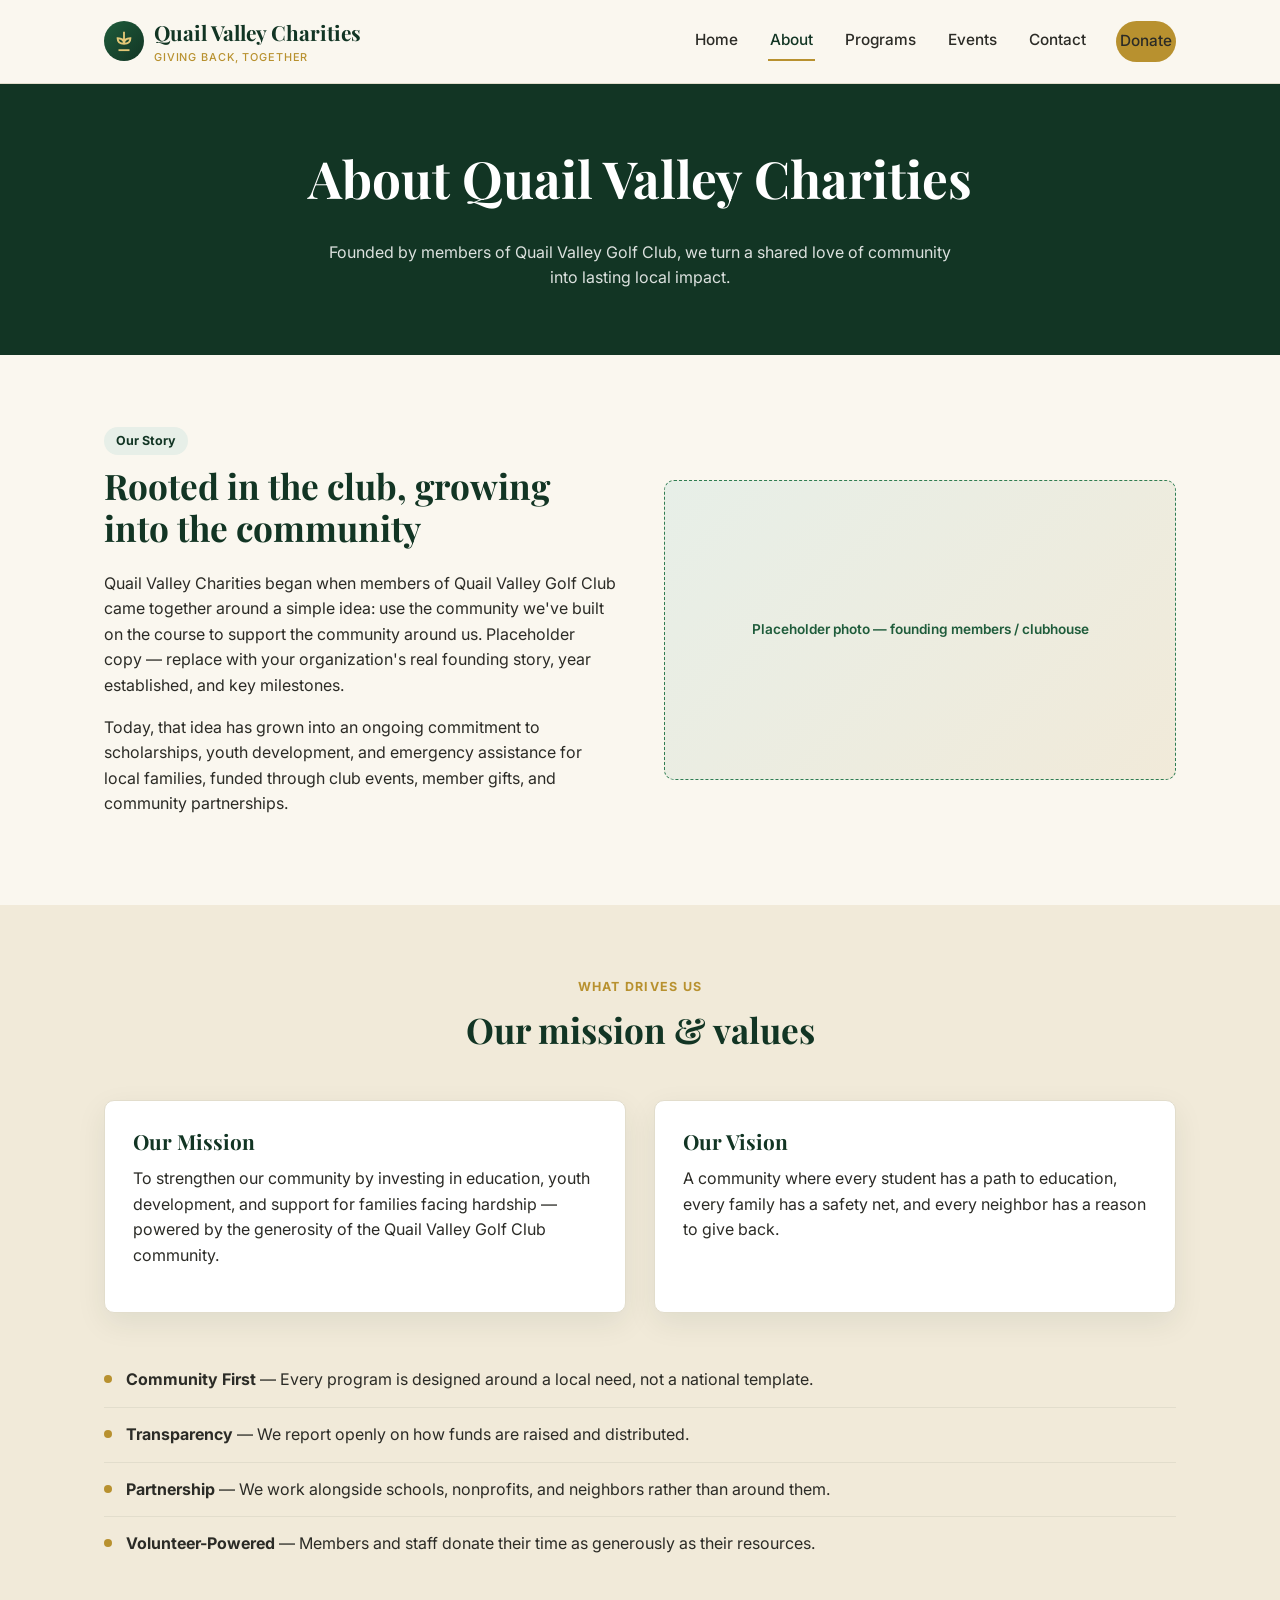
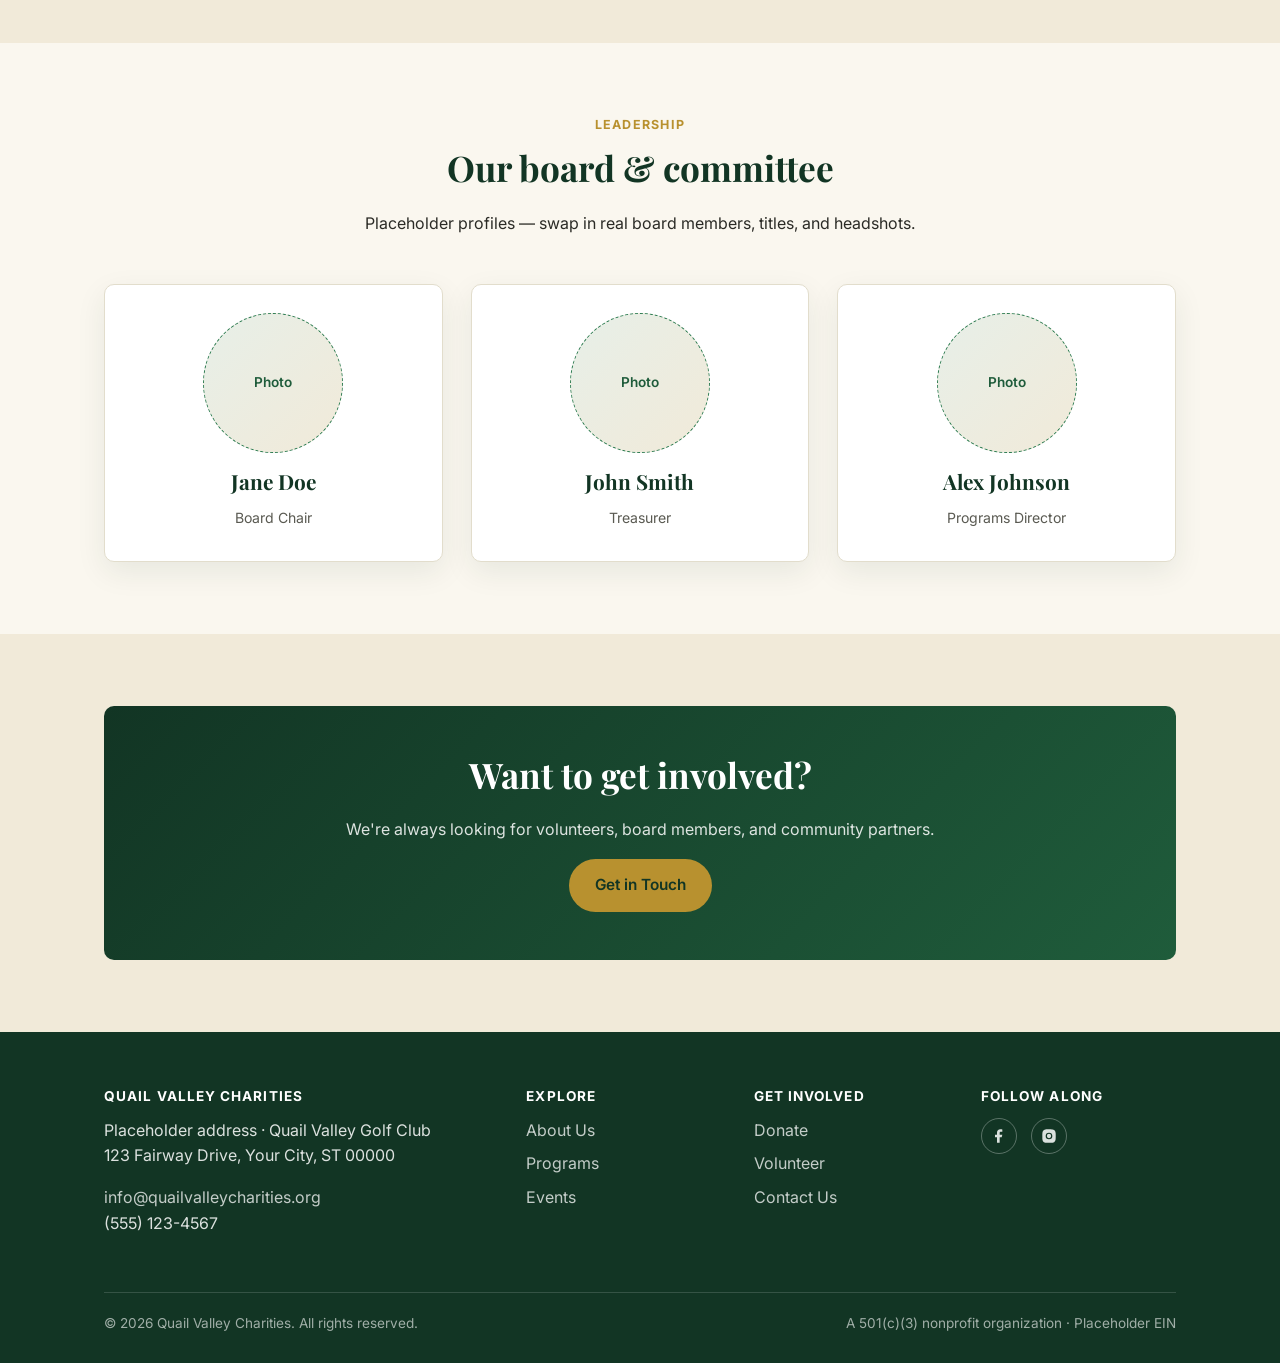
==== about.html @ 0399a19b "Add initial Quail Valley Charities static website Six-page nonprofit site (home, about, programs, ev" ====
<!doctype html>
<html lang="en">
<head>
<meta charset="UTF-8">
<meta name="viewport" content="width=device-width, initial-scale=1.0">
<title>About Us | Quail Valley Charities</title>
<meta name="description" content="Learn about Quail Valley Charities' mission, history, and the people behind our community programs.">
<link rel="preconnect" href="https://fonts.googleapis.com">
<link rel="preconnect" href="https://fonts.gstatic.com" crossorigin>
<link href="https://fonts.googleapis.com/css2?family=Playfair+Display:wght@600;700&family=Inter:wght@400;500;600;700&display=swap" rel="stylesheet">
<link rel="stylesheet" href="assets/css/style.css">
</head>
<body>
<a class="skip-link" href="#main">Skip to content</a>

<header class="site-header">
  <div class="header-inner">
    <a class="logo" href="index.html">
      <span class="logo-mark">
        <svg viewBox="0 0 24 24" fill="none" stroke="#e3c877" stroke-width="2"><path d="M12 2v13M12 15c-4 0-7-2-7-6 4 0 7 2 7 6zM12 15c4 0 7-2 7-6-4 0-7 2-7 6z"/><path d="M6 22h12"/></svg>
      </span>
      <span class="logo-text">Quail Valley Charities<span class="tagline">Giving Back, Together</span></span>
    </a>
    <button class="nav-toggle" aria-label="Toggle navigation" aria-expanded="false">
      <span></span><span></span><span></span>
    </button>
    <nav class="main-nav" aria-label="Primary">
      <a href="index.html">Home</a>
      <a href="about.html" aria-current="page">About</a>
      <a href="programs.html">Programs</a>
      <a href="events.html">Events</a>
      <a href="contact.html">Contact</a>
      <a class="btn btn-primary btn-small" href="donate.html">Donate</a>
    </nav>
  </div>
</header>

<main id="main">

  <section class="page-hero">
    <div class="container">
      <h1>About Quail Valley Charities</h1>
      <p>Founded by members of Quail Valley Golf Club, we turn a shared love of community into lasting local impact.</p>
    </div>
  </section>

  <section>
    <div class="container">
      <div class="split">
        <div>
          <p class="badge">Our Story</p>
          <h2>Rooted in the club, growing into the community</h2>
          <p>Quail Valley Charities began when members of Quail Valley Golf Club came together around a simple idea: use the community we've built on the course to support the community around us. Placeholder copy — replace with your organization's real founding story, year established, and key milestones.</p>
          <p>Today, that idea has grown into an ongoing commitment to scholarships, youth development, and emergency assistance for local families, funded through club events, member gifts, and community partnerships.</p>
        </div>
        <div class="ph-image" style="min-height:300px;">Placeholder photo — founding members / clubhouse</div>
      </div>
    </div>
  </section>

  <section class="section-alt">
    <div class="container">
      <div class="section-header">
        <p class="eyebrow">What Drives Us</p>
        <h2>Our mission &amp; values</h2>
      </div>
      <div class="grid grid-2">
        <div class="card">
          <h3>Our Mission</h3>
          <p>To strengthen our community by investing in education, youth development, and support for families facing hardship — powered by the generosity of the Quail Valley Golf Club community.</p>
        </div>
        <div class="card">
          <h3>Our Vision</h3>
          <p>A community where every student has a path to education, every family has a safety net, and every neighbor has a reason to give back.</p>
        </div>
      </div>
      <ul class="value-list mt-lg">
        <li><span class="bullet"></span><div><strong>Community First</strong> — Every program is designed around a local need, not a national template.</div></li>
        <li><span class="bullet"></span><div><strong>Transparency</strong> — We report openly on how funds are raised and distributed.</div></li>
        <li><span class="bullet"></span><div><strong>Partnership</strong> — We work alongside schools, nonprofits, and neighbors rather than around them.</div></li>
        <li><span class="bullet"></span><div><strong>Volunteer-Powered</strong> — Members and staff donate their time as generously as their resources.</div></li>
      </ul>
    </div>
  </section>

  <section>
    <div class="container">
      <div class="section-header">
        <p class="eyebrow">Leadership</p>
        <h2>Our board &amp; committee</h2>
        <p>Placeholder profiles — swap in real board members, titles, and headshots.</p>
      </div>
      <div class="grid grid-3">
        <div class="card text-center">
          <div class="ph-image" style="min-height:140px; border-radius:50%; width:140px; margin:0 auto 16px;">Photo</div>
          <h3>Jane Doe</h3>
          <p class="event-meta">Board Chair</p>
        </div>
        <div class="card text-center">
          <div class="ph-image" style="min-height:140px; border-radius:50%; width:140px; margin:0 auto 16px;">Photo</div>
          <h3>John Smith</h3>
          <p class="event-meta">Treasurer</p>
        </div>
        <div class="card text-center">
          <div class="ph-image" style="min-height:140px; border-radius:50%; width:140px; margin:0 auto 16px;">Photo</div>
          <h3>Alex Johnson</h3>
          <p class="event-meta">Programs Director</p>
        </div>
      </div>
    </div>
  </section>

  <section class="section-alt">
    <div class="container">
      <div class="cta-banner">
        <h2>Want to get involved?</h2>
        <p>We're always looking for volunteers, board members, and community partners.</p>
        <a class="btn btn-primary" href="contact.html">Get in Touch</a>
      </div>
    </div>
  </section>

</main>

<footer class="site-footer">
  <div class="container">
    <div class="footer-grid">
      <div>
        <h4>Quail Valley Charities</h4>
        <p>Placeholder address &middot; Quail Valley Golf Club<br>123 Fairway Drive, Your City, ST 00000</p>
        <p><a href="mailto:info@quailvalleycharities.org">info@quailvalleycharities.org</a><br>(555) 123-4567</p>
      </div>
      <div>
        <h4>Explore</h4>
        <ul>
          <li><a href="about.html">About Us</a></li>
          <li><a href="programs.html">Programs</a></li>
          <li><a href="events.html">Events</a></li>
        </ul>
      </div>
      <div>
        <h4>Get Involved</h4>
        <ul>
          <li><a href="donate.html">Donate</a></li>
          <li><a href="contact.html">Volunteer</a></li>
          <li><a href="contact.html">Contact Us</a></li>
        </ul>
      </div>
      <div>
        <h4>Follow Along</h4>
        <div class="social-links">
          <a href="#" aria-label="Facebook"><svg viewBox="0 0 24 24"><path d="M13 22v-8h3l1-4h-4V7.5C13 6.3 13.4 5.5 15.1 5.5H17V2.1C16.6 2 15.4 2 14 2c-3 0-5 1.8-5 5.2V10H6v4h3v8h4z"/></svg></a>
          <a href="#" aria-label="Instagram"><svg viewBox="0 0 24 24"><path d="M12 2c2.7 0 3 0 4.1.1 1.1.1 1.9.2 2.5.5.7.3 1.2.6 1.8 1.1.5.5.9 1 1.1 1.8.2.6.4 1.4.5 2.5.1 1.1.1 1.4.1 4.1s0 3-.1 4.1c-.1 1.1-.2 1.9-.5 2.5-.3.7-.6 1.2-1.1 1.8-.5.5-1 .9-1.8 1.1-.6.2-1.4.4-2.5.5-1.1.1-1.4.1-4.1.1s-3 0-4.1-.1c-1.1-.1-1.9-.2-2.5-.5-.7-.3-1.2-.6-1.8-1.1-.5-.5-.9-1-1.1-1.8-.2-.6-.4-1.4-.5-2.5C2 15 2 14.7 2 12s0-3 .1-4.1c.1-1.1.2-1.9.5-2.5.3-.7.6-1.2 1.1-1.8.5-.5 1-.9 1.8-1.1.6-.2 1.4-.4 2.5-.5C9 2 9.3 2 12 2zm0 5a5 5 0 1 0 0 10 5 5 0 0 0 0-10zm0 8.2a3.2 3.2 0 1 1 0-6.4 3.2 3.2 0 0 1 0 6.4zm5.2-8.4a1.2 1.2 0 1 1-2.4 0 1.2 1.2 0 0 1 2.4 0z"/></svg></a>
        </div>
      </div>
    </div>
    <div class="footer-bottom">
      <span>&copy; <span id="year"></span> Quail Valley Charities. All rights reserved.</span>
      <span>A 501(c)(3) nonprofit organization &middot; Placeholder EIN</span>
    </div>
  </div>
</footer>

<script src="assets/js/main.js"></script>
</body>
</html>
---- assets/css/style.css ----
/* Quail Valley Charities — shared stylesheet */

:root {
  --green-dark: #123524;
  --green: #1f5c3b;
  --green-light: #2f7d52;
  --green-pale: #e7efe8;
  --gold: #b8912f;
  --gold-light: #e3c877;
  --cream: #faf7ef;
  --cream-dark: #f1ead9;
  --text: #2b2b26;
  --text-muted: #5a5a52;
  --white: #ffffff;
  --border: #e2ddcc;
  --shadow: 0 10px 30px rgba(18, 53, 36, 0.08);
  --radius: 10px;
  --max-width: 1120px;
}

* {
  box-sizing: border-box;
}

html {
  scroll-behavior: smooth;
}

body {
  margin: 0;
  font-family: "Inter", -apple-system, BlinkMacSystemFont, "Segoe UI", Roboto, sans-serif;
  color: var(--text);
  background: var(--cream);
  line-height: 1.6;
}

h1, h2, h3, h4 {
  font-family: "Playfair Display", Georgia, "Times New Roman", serif;
  color: var(--green-dark);
  line-height: 1.2;
  margin: 0 0 0.6em;
}

h1 { font-size: clamp(2.1rem, 4vw, 3.2rem); }
h2 { font-size: clamp(1.6rem, 3vw, 2.2rem); }
h3 { font-size: 1.3rem; }

p { margin: 0 0 1em; }

a {
  color: var(--green);
  text-decoration: none;
}
a:hover { text-decoration: underline; }

img { max-width: 100%; display: block; }

.container {
  max-width: var(--max-width);
  margin: 0 auto;
  padding: 0 24px;
}

/* Skip link */
.skip-link {
  position: absolute;
  left: -999px;
  top: 0;
  background: var(--green-dark);
  color: var(--white);
  padding: 10px 16px;
  z-index: 1000;
  border-radius: 0 0 6px 0;
}
.skip-link:focus {
  left: 0;
}

/* Header */
.site-header {
  position: sticky;
  top: 0;
  z-index: 100;
  background: var(--cream);
  border-bottom: 1px solid var(--border);
}

.header-inner {
  display: flex;
  align-items: center;
  justify-content: space-between;
  padding: 16px 24px;
  max-width: var(--max-width);
  margin: 0 auto;
}

.logo {
  display: flex;
  align-items: center;
  gap: 10px;
  font-family: "Playfair Display", Georgia, serif;
  font-size: 1.3rem;
  font-weight: 700;
  color: var(--green-dark);
}
.logo:hover { text-decoration: none; }

.logo-mark {
  width: 40px;
  height: 40px;
  border-radius: 50%;
  background: linear-gradient(135deg, var(--green) 0%, var(--green-dark) 100%);
  display: flex;
  align-items: center;
  justify-content: center;
  flex-shrink: 0;
}
.logo-mark svg { width: 22px; height: 22px; }

.logo-text .tagline {
  display: block;
  font-family: "Inter", sans-serif;
  font-size: 0.68rem;
  font-weight: 500;
  letter-spacing: 0.08em;
  text-transform: uppercase;
  color: var(--gold);
}

.main-nav {
  display: flex;
  align-items: center;
  gap: 28px;
}

.main-nav a {
  color: var(--text);
  font-weight: 500;
  font-size: 0.96rem;
  padding: 6px 2px;
  border-bottom: 2px solid transparent;
}
.main-nav a:hover,
.main-nav a[aria-current="page"] {
  color: var(--green-dark);
  border-bottom-color: var(--gold);
  text-decoration: none;
}

.btn {
  display: inline-block;
  padding: 12px 24px;
  border-radius: 999px;
  font-weight: 600;
  font-size: 0.96rem;
  border: 2px solid transparent;
  cursor: pointer;
  transition: transform 0.15s ease, box-shadow 0.15s ease;
}
.btn:hover { text-decoration: none; transform: translateY(-1px); }

.btn-primary {
  background: var(--gold);
  color: var(--green-dark);
}
.btn-primary:hover { background: var(--gold-light); box-shadow: var(--shadow); }

.btn-outline {
  background: transparent;
  border-color: var(--green-dark);
  color: var(--green-dark);
}
.btn-outline:hover { background: var(--green-dark); color: var(--white); }

.btn-outline-light {
  background: transparent;
  border-color: var(--white);
  color: var(--white);
}
.btn-outline-light:hover { background: var(--white); color: var(--green-dark); }

.btn-small { padding: 9px 18px; font-size: 0.86rem; }

.nav-toggle {
  display: none;
  background: none;
  border: none;
  cursor: pointer;
  padding: 8px;
}
.nav-toggle span {
  display: block;
  width: 26px;
  height: 2px;
  background: var(--green-dark);
  margin: 5px 0;
  transition: transform 0.2s ease, opacity 0.2s ease;
}

/* Hero */
.hero {
  background: linear-gradient(160deg, var(--green-dark) 0%, var(--green) 100%);
  color: var(--white);
  padding: 90px 0 80px;
  position: relative;
  overflow: hidden;
}
.hero::after {
  content: "";
  position: absolute;
  inset: 0;
  background-image: radial-gradient(circle at 85% 20%, rgba(227, 200, 119, 0.18), transparent 45%);
}
.hero .container { position: relative; }
.hero-eyebrow {
  text-transform: uppercase;
  letter-spacing: 0.12em;
  font-size: 0.8rem;
  font-weight: 600;
  color: var(--gold-light);
  margin-bottom: 14px;
}
.hero h1 { color: var(--white); max-width: 720px; }
.hero p.lead {
  max-width: 620px;
  font-size: 1.15rem;
  color: rgba(255,255,255,0.88);
}
.hero-actions {
  display: flex;
  gap: 16px;
  margin-top: 30px;
  flex-wrap: wrap;
}

.page-hero {
  background: var(--green-dark);
  color: var(--white);
  padding: 64px 0;
  text-align: center;
}
.page-hero h1 { color: var(--white); }
.page-hero p { color: rgba(255,255,255,0.85); max-width: 640px; margin: 0 auto; }

/* Sections */
section { padding: 72px 0; }
.section-alt { background: var(--cream-dark); }
.section-header {
  text-align: center;
  max-width: 680px;
  margin: 0 auto 48px;
}
.section-header .eyebrow {
  text-transform: uppercase;
  letter-spacing: 0.1em;
  font-size: 0.78rem;
  font-weight: 700;
  color: var(--gold);
}

/* Stat strip */
.stats {
  display: grid;
  grid-template-columns: repeat(4, 1fr);
  gap: 24px;
  margin-top: 48px;
}
.stat {
  text-align: center;
}
.stat .num {
  font-family: "Playfair Display", serif;
  font-size: 2.4rem;
  color: var(--gold);
  font-weight: 700;
}
.stat .label {
  font-size: 0.9rem;
  color: var(--text-muted);
}

/* Card grid */
.grid {
  display: grid;
  gap: 28px;
}
.grid-3 { grid-template-columns: repeat(3, 1fr); }
.grid-2 { grid-template-columns: repeat(2, 1fr); }

.card {
  background: var(--white);
  border: 1px solid var(--border);
  border-radius: var(--radius);
  padding: 28px;
  box-shadow: var(--shadow);
}
.card .icon {
  width: 52px;
  height: 52px;
  border-radius: 50%;
  background: var(--green-pale);
  display: flex;
  align-items: center;
  justify-content: center;
  margin-bottom: 18px;
}
.card .icon svg { width: 26px; height: 26px; stroke: var(--green); }

/* Placeholder image blocks */
.ph-image {
  background: linear-gradient(135deg, var(--green-pale), var(--cream-dark));
  border: 1px dashed var(--green-light);
  border-radius: var(--radius);
  display: flex;
  align-items: center;
  justify-content: center;
  color: var(--green);
  font-size: 0.85rem;
  font-weight: 600;
  text-align: center;
  padding: 20px;
  min-height: 220px;
}

.split {
  display: grid;
  grid-template-columns: 1fr 1fr;
  gap: 48px;
  align-items: center;
}

/* Timeline / list */
.value-list { list-style: none; padding: 0; margin: 0; }
.value-list li {
  display: flex;
  gap: 14px;
  padding: 14px 0;
  border-bottom: 1px solid var(--border);
}
.value-list li:last-child { border-bottom: none; }
.value-list .bullet {
  width: 8px; height: 8px; border-radius: 50%;
  background: var(--gold);
  margin-top: 8px;
  flex-shrink: 0;
}

/* Events */
.event-card {
  display: grid;
  grid-template-columns: 100px 1fr auto;
  gap: 24px;
  align-items: center;
  background: var(--white);
  border: 1px solid var(--border);
  border-radius: var(--radius);
  padding: 22px 24px;
  margin-bottom: 18px;
  box-shadow: var(--shadow);
}
.event-date {
  text-align: center;
  background: var(--green-pale);
  border-radius: 8px;
  padding: 12px 6px;
}
.event-date .month {
  text-transform: uppercase;
  font-size: 0.72rem;
  font-weight: 700;
  color: var(--green);
  letter-spacing: 0.05em;
}
.event-date .day {
  font-family: "Playfair Display", serif;
  font-size: 1.8rem;
  color: var(--green-dark);
  font-weight: 700;
}
.event-meta {
  font-size: 0.88rem;
  color: var(--text-muted);
  margin-bottom: 4px;
}

/* Donate tiers */
.tier-card {
  text-align: center;
  border-top: 4px solid var(--gold);
}
.tier-card .amount {
  font-family: "Playfair Display", serif;
  font-size: 2rem;
  color: var(--green-dark);
  margin: 10px 0;
}

.donate-methods {
  list-style: none;
  padding: 0;
  margin: 0;
  display: grid;
  gap: 18px;
}
.donate-methods li {
  background: var(--white);
  border: 1px solid var(--border);
  border-radius: var(--radius);
  padding: 20px 24px;
}

/* Forms */
form.contact-form {
  display: grid;
  gap: 18px;
  max-width: 620px;
}
.form-row { display: grid; gap: 6px; }
label { font-weight: 600; font-size: 0.92rem; }
input, textarea, select {
  font: inherit;
  padding: 12px 14px;
  border: 1px solid var(--border);
  border-radius: 8px;
  background: var(--white);
  color: var(--text);
}
input:focus, textarea:focus, select:focus {
  outline: 2px solid var(--green-light);
  outline-offset: 1px;
}
textarea { resize: vertical; min-height: 130px; }

.form-note {
  font-size: 0.85rem;
  color: var(--text-muted);
}

/* CTA banner */
.cta-banner {
  background: linear-gradient(135deg, var(--green-dark), var(--green));
  color: var(--white);
  border-radius: var(--radius);
  padding: 48px;
  text-align: center;
}
.cta-banner h2 { color: var(--white); }
.cta-banner p { color: rgba(255,255,255,0.85); }

/* Footer */
.site-footer {
  background: var(--green-dark);
  color: rgba(255,255,255,0.85);
  padding: 56px 0 28px;
}
.footer-grid {
  display: grid;
  grid-template-columns: 2fr 1fr 1fr 1fr;
  gap: 32px;
  margin-bottom: 40px;
}
.footer-grid h4 {
  color: var(--white);
  font-family: "Inter", sans-serif;
  font-size: 0.85rem;
  text-transform: uppercase;
  letter-spacing: 0.08em;
  margin-bottom: 14px;
}
.footer-grid ul { list-style: none; padding: 0; margin: 0; }
.footer-grid li { margin-bottom: 8px; }
.footer-grid a { color: rgba(255,255,255,0.75); }
.footer-grid a:hover { color: var(--gold-light); }
.footer-bottom {
  border-top: 1px solid rgba(255,255,255,0.15);
  padding-top: 20px;
  display: flex;
  justify-content: space-between;
  flex-wrap: wrap;
  gap: 12px;
  font-size: 0.85rem;
  color: rgba(255,255,255,0.6);
}
.social-links { display: flex; gap: 14px; }
.social-links a {
  width: 36px; height: 36px;
  border-radius: 50%;
  border: 1px solid rgba(255,255,255,0.3);
  display: flex; align-items: center; justify-content: center;
}
.social-links svg { width: 16px; height: 16px; fill: rgba(255,255,255,0.85); }

/* Utility */
.text-center { text-align: center; }
.mt-lg { margin-top: 40px; }
.badge {
  display: inline-block;
  background: var(--green-pale);
  color: var(--green-dark);
  font-size: 0.78rem;
  font-weight: 700;
  padding: 4px 12px;
  border-radius: 999px;
  margin-bottom: 10px;
}

/* Responsive */
@media (max-width: 900px) {
  .grid-3 { grid-template-columns: repeat(2, 1fr); }
  .stats { grid-template-columns: repeat(2, 1fr); }
  .footer-grid { grid-template-columns: 1fr 1fr; }
  .split { grid-template-columns: 1fr; }
}

@media (max-width: 720px) {
  .main-nav {
    position: fixed;
    top: 73px;
    left: 0;
    right: 0;
    background: var(--cream);
    flex-direction: column;
    align-items: flex-start;
    padding: 20px 24px 28px;
    border-bottom: 1px solid var(--border);
    transform: translateY(-140%);
    transition: transform 0.25s ease;
    gap: 16px;
  }
  .main-nav.open { transform: translateY(0); }
  .nav-toggle { display: block; }
  .grid-3, .grid-2 { grid-template-columns: 1fr; }
  .stats { grid-template-columns: repeat(2, 1fr); }
  .footer-grid { grid-template-columns: 1fr 1fr; }
  .event-card { grid-template-columns: 70px 1fr; }
  .event-card .btn { grid-column: 1 / -1; justify-self: start; }
}
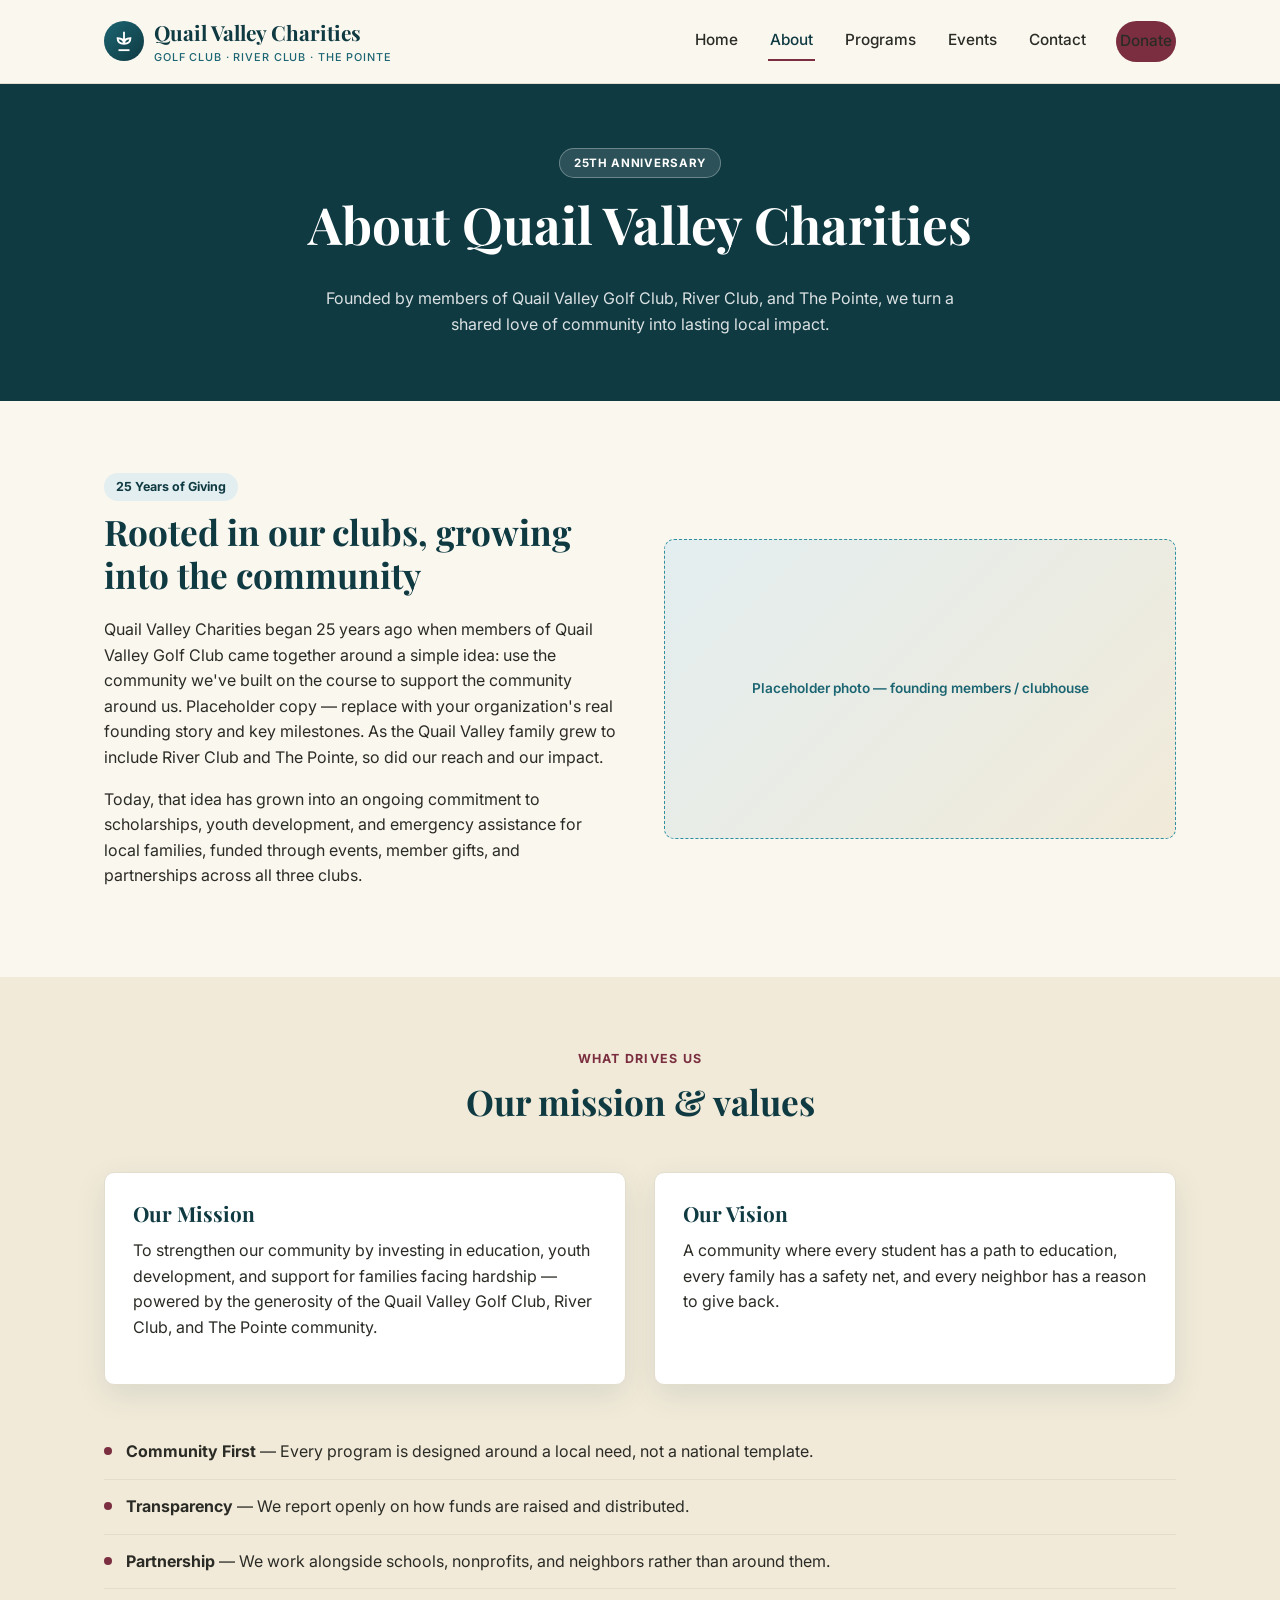
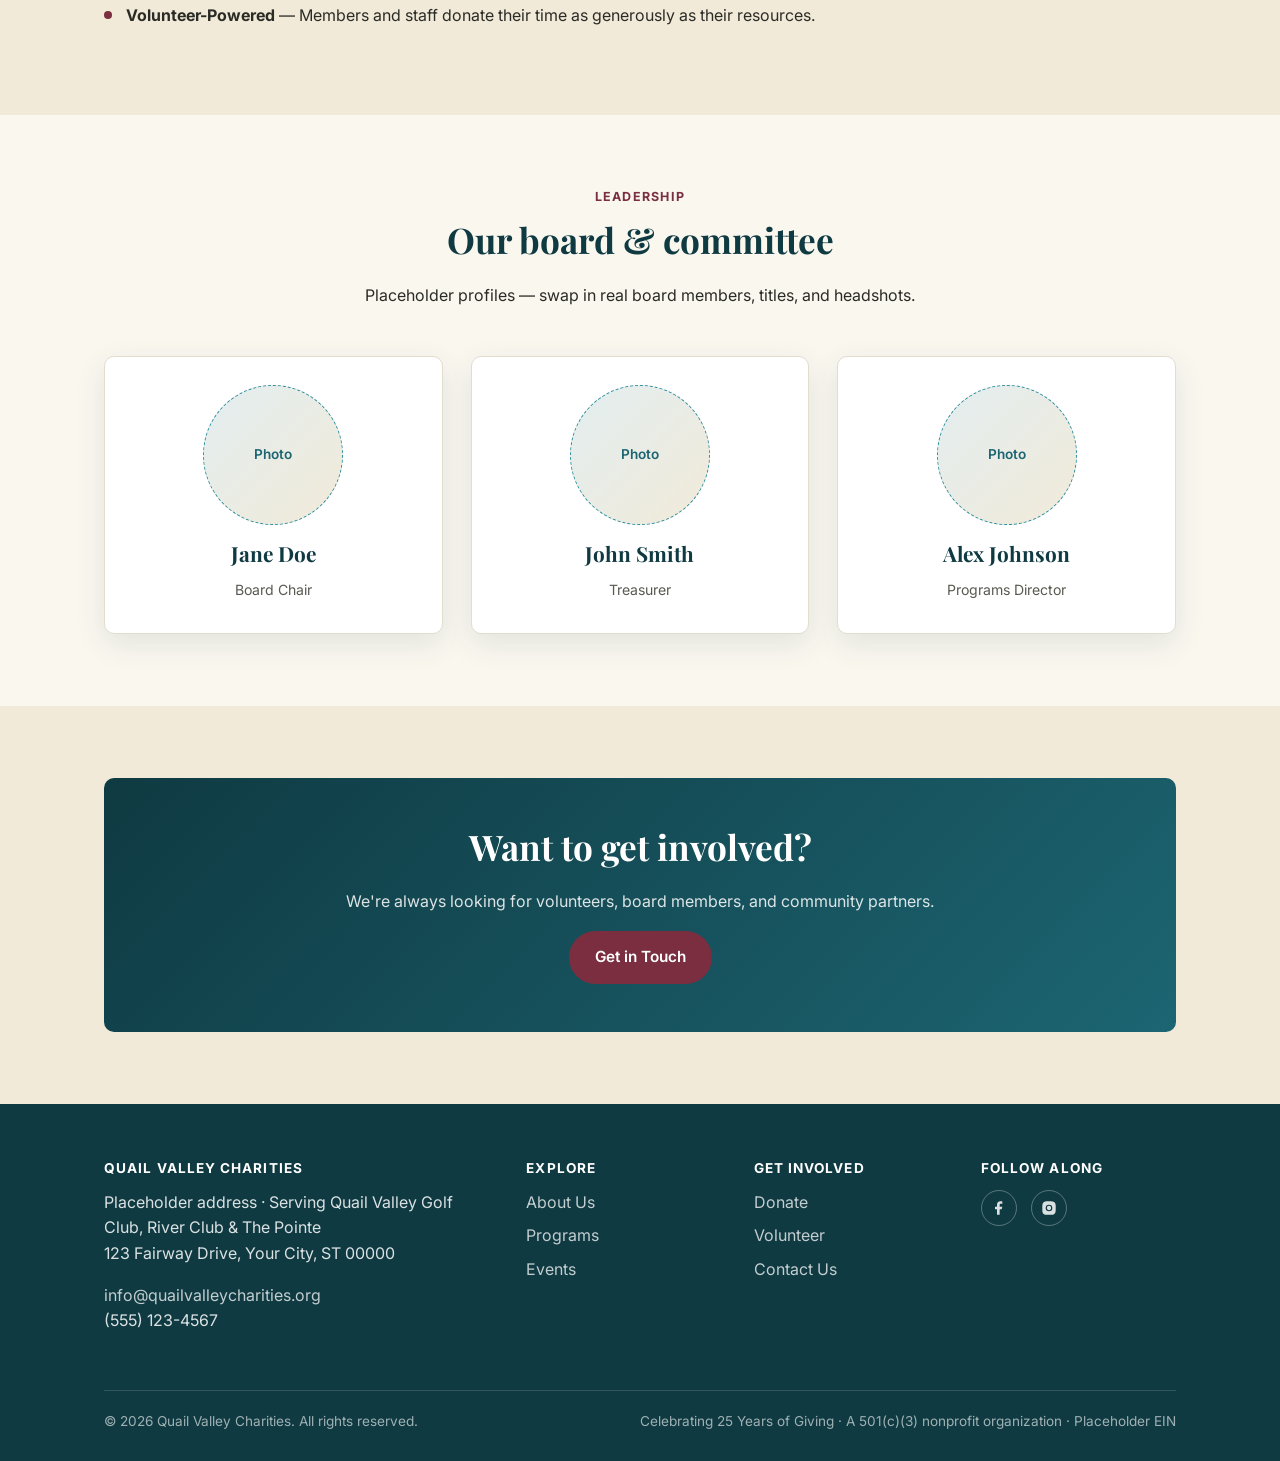
==== commit 0fe4a7e7: "Rebrand site to match Quail Valley Charities logo colors and copy Swap the placeholder green/gold pa" ====
--- a/about.html
+++ b/about.html
@@ -4,7 +4,7 @@
 <meta charset="UTF-8">
 <meta name="viewport" content="width=device-width, initial-scale=1.0">
 <title>About Us | Quail Valley Charities</title>
-<meta name="description" content="Learn about Quail Valley Charities' mission, history, and the people behind our community programs.">
+<meta name="description" content="Learn about Quail Valley Charities' 25-year history, mission, and the people behind our community programs across Golf Club, River Club, and The Pointe.">
 <link rel="preconnect" href="https://fonts.googleapis.com">
 <link rel="preconnect" href="https://fonts.gstatic.com" crossorigin>
 <link href="https://fonts.googleapis.com/css2?family=Playfair+Display:wght@600;700&family=Inter:wght@400;500;600;700&display=swap" rel="stylesheet">
@@ -17,9 +17,9 @@
   <div class="header-inner">
     <a class="logo" href="index.html">
       <span class="logo-mark">
-        <svg viewBox="0 0 24 24" fill="none" stroke="#e3c877" stroke-width="2"><path d="M12 2v13M12 15c-4 0-7-2-7-6 4 0 7 2 7 6zM12 15c4 0 7-2 7-6-4 0-7 2-7 6z"/><path d="M6 22h12"/></svg>
+        <svg viewBox="0 0 24 24" fill="none" stroke="#ffffff" stroke-width="2"><path d="M12 2v13M12 15c-4 0-7-2-7-6 4 0 7 2 7 6zM12 15c4 0 7-2 7-6-4 0-7 2-7 6z"/><path d="M6 22h12"/></svg>
       </span>
-      <span class="logo-text">Quail Valley Charities<span class="tagline">Giving Back, Together</span></span>
+      <span class="logo-text">Quail Valley Charities<span class="tagline">Golf Club · River Club · The Pointe</span></span>
     </a>
     <button class="nav-toggle" aria-label="Toggle navigation" aria-expanded="false">
       <span></span><span></span><span></span>
@@ -39,8 +39,9 @@
 
   <section class="page-hero">
     <div class="container">
+      <span class="anniversary-badge">25th Anniversary</span>
       <h1>About Quail Valley Charities</h1>
-      <p>Founded by members of Quail Valley Golf Club, we turn a shared love of community into lasting local impact.</p>
+      <p>Founded by members of Quail Valley Golf Club, River Club, and The Pointe, we turn a shared love of community into lasting local impact.</p>
     </div>
   </section>
 
@@ -48,10 +49,10 @@
     <div class="container">
       <div class="split">
         <div>
-          <p class="badge">Our Story</p>
-          <h2>Rooted in the club, growing into the community</h2>
-          <p>Quail Valley Charities began when members of Quail Valley Golf Club came together around a simple idea: use the community we've built on the course to support the community around us. Placeholder copy — replace with your organization's real founding story, year established, and key milestones.</p>
-          <p>Today, that idea has grown into an ongoing commitment to scholarships, youth development, and emergency assistance for local families, funded through club events, member gifts, and community partnerships.</p>
+          <p class="badge">25 Years of Giving</p>
+          <h2>Rooted in our clubs, growing into the community</h2>
+          <p>Quail Valley Charities began 25 years ago when members of Quail Valley Golf Club came together around a simple idea: use the community we've built on the course to support the community around us. Placeholder copy — replace with your organization's real founding story and key milestones. As the Quail Valley family grew to include River Club and The Pointe, so did our reach and our impact.</p>
+          <p>Today, that idea has grown into an ongoing commitment to scholarships, youth development, and emergency assistance for local families, funded through events, member gifts, and partnerships across all three clubs.</p>
         </div>
         <div class="ph-image" style="min-height:300px;">Placeholder photo — founding members / clubhouse</div>
       </div>
@@ -67,7 +68,7 @@
       <div class="grid grid-2">
         <div class="card">
           <h3>Our Mission</h3>
-          <p>To strengthen our community by investing in education, youth development, and support for families facing hardship — powered by the generosity of the Quail Valley Golf Club community.</p>
+          <p>To strengthen our community by investing in education, youth development, and support for families facing hardship — powered by the generosity of the Quail Valley Golf Club, River Club, and The Pointe community.</p>
         </div>
         <div class="card">
           <h3>Our Vision</h3>
@@ -127,7 +128,7 @@
     <div class="footer-grid">
       <div>
         <h4>Quail Valley Charities</h4>
-        <p>Placeholder address &middot; Quail Valley Golf Club<br>123 Fairway Drive, Your City, ST 00000</p>
+        <p>Placeholder address &middot; Serving Quail Valley Golf Club, River Club &amp; The Pointe<br>123 Fairway Drive, Your City, ST 00000</p>
         <p><a href="mailto:info@quailvalleycharities.org">info@quailvalleycharities.org</a><br>(555) 123-4567</p>
       </div>
       <div>
@@ -156,7 +157,7 @@
     </div>
     <div class="footer-bottom">
       <span>&copy; <span id="year"></span> Quail Valley Charities. All rights reserved.</span>
-      <span>A 501(c)(3) nonprofit organization &middot; Placeholder EIN</span>
+      <span>Celebrating 25 Years of Giving &middot; A 501(c)(3) nonprofit organization &middot; Placeholder EIN</span>
     </div>
   </div>
 </footer>
--- a/assets/css/style.css
+++ b/assets/css/style.css
@@ -1,19 +1,19 @@
 /* Quail Valley Charities — shared stylesheet */
 
 :root {
-  --green-dark: #123524;
-  --green: #1f5c3b;
-  --green-light: #2f7d52;
-  --green-pale: #e7efe8;
-  --gold: #b8912f;
-  --gold-light: #e3c877;
+  --teal-dark: #0f3a42;
+  --teal: #1c6572;
+  --teal-light: #2f8fa0;
+  --teal-pale: #e3eef0;
+  --maroon: #7a2e3f;
+  --maroon-light: #a1495e;
   --cream: #faf7ef;
   --cream-dark: #f1ead9;
   --text: #2b2b26;
   --text-muted: #5a5a52;
   --white: #ffffff;
   --border: #e2ddcc;
-  --shadow: 0 10px 30px rgba(18, 53, 36, 0.08);
+  --shadow: 0 10px 30px rgba(15, 58, 66, 0.1);
   --radius: 10px;
   --max-width: 1120px;
 }
@@ -36,7 +36,7 @@
 
 h1, h2, h3, h4 {
   font-family: "Playfair Display", Georgia, "Times New Roman", serif;
-  color: var(--green-dark);
+  color: var(--teal-dark);
   line-height: 1.2;
   margin: 0 0 0.6em;
 }
@@ -48,7 +48,7 @@
 p { margin: 0 0 1em; }
 
 a {
-  color: var(--green);
+  color: var(--teal);
   text-decoration: none;
 }
 a:hover { text-decoration: underline; }
@@ -66,7 +66,7 @@
   position: absolute;
   left: -999px;
   top: 0;
-  background: var(--green-dark);
+  background: var(--teal-dark);
   color: var(--white);
   padding: 10px 16px;
   z-index: 1000;
@@ -101,7 +101,7 @@
   font-family: "Playfair Display", Georgia, serif;
   font-size: 1.3rem;
   font-weight: 700;
-  color: var(--green-dark);
+  color: var(--teal-dark);
 }
 .logo:hover { text-decoration: none; }
 
@@ -109,7 +109,7 @@
   width: 40px;
   height: 40px;
   border-radius: 50%;
-  background: linear-gradient(135deg, var(--green) 0%, var(--green-dark) 100%);
+  background: linear-gradient(135deg, var(--teal) 0%, var(--teal-dark) 100%);
   display: flex;
   align-items: center;
   justify-content: center;
@@ -124,7 +124,28 @@
   font-weight: 500;
   letter-spacing: 0.08em;
   text-transform: uppercase;
-  color: var(--gold);
+  color: var(--teal);
+}
+
+.anniversary-badge {
+  display: inline-flex;
+  align-items: center;
+  gap: 6px;
+  background: rgba(255,255,255,0.12);
+  border: 1px solid rgba(255,255,255,0.3);
+  color: var(--white);
+  font-size: 0.72rem;
+  font-weight: 700;
+  letter-spacing: 0.06em;
+  text-transform: uppercase;
+  padding: 5px 14px;
+  border-radius: 999px;
+  margin-bottom: 16px;
+}
+.anniversary-badge.on-light {
+  background: var(--teal-pale);
+  border-color: var(--teal-light);
+  color: var(--teal-dark);
 }
 
 .main-nav {
@@ -142,8 +163,8 @@
 }
 .main-nav a:hover,
 .main-nav a[aria-current="page"] {
-  color: var(--green-dark);
-  border-bottom-color: var(--gold);
+  color: var(--teal-dark);
+  border-bottom-color: var(--maroon);
   text-decoration: none;
 }
 
@@ -160,24 +181,24 @@
 .btn:hover { text-decoration: none; transform: translateY(-1px); }
 
 .btn-primary {
-  background: var(--gold);
-  color: var(--green-dark);
-}
-.btn-primary:hover { background: var(--gold-light); box-shadow: var(--shadow); }
+  background: var(--maroon);
+  color: var(--white);
+}
+.btn-primary:hover { background: var(--maroon-light); box-shadow: var(--shadow); }
 
 .btn-outline {
   background: transparent;
-  border-color: var(--green-dark);
-  color: var(--green-dark);
-}
-.btn-outline:hover { background: var(--green-dark); color: var(--white); }
+  border-color: var(--teal-dark);
+  color: var(--teal-dark);
+}
+.btn-outline:hover { background: var(--teal-dark); color: var(--white); }
 
 .btn-outline-light {
   background: transparent;
   border-color: var(--white);
   color: var(--white);
 }
-.btn-outline-light:hover { background: var(--white); color: var(--green-dark); }
+.btn-outline-light:hover { background: var(--white); color: var(--teal-dark); }
 
 .btn-small { padding: 9px 18px; font-size: 0.86rem; }
 
@@ -192,14 +213,14 @@
   display: block;
   width: 26px;
   height: 2px;
-  background: var(--green-dark);
+  background: var(--teal-dark);
   margin: 5px 0;
   transition: transform 0.2s ease, opacity 0.2s ease;
 }
 
 /* Hero */
 .hero {
-  background: linear-gradient(160deg, var(--green-dark) 0%, var(--green) 100%);
+  background: linear-gradient(160deg, var(--teal-dark) 0%, var(--teal) 100%);
   color: var(--white);
   padding: 90px 0 80px;
   position: relative;
@@ -209,7 +230,7 @@
   content: "";
   position: absolute;
   inset: 0;
-  background-image: radial-gradient(circle at 85% 20%, rgba(227, 200, 119, 0.18), transparent 45%);
+  background-image: radial-gradient(circle at 85% 20%, rgba(161, 73, 94, 0.22), transparent 45%);
 }
 .hero .container { position: relative; }
 .hero-eyebrow {
@@ -217,7 +238,7 @@
   letter-spacing: 0.12em;
   font-size: 0.8rem;
   font-weight: 600;
-  color: var(--gold-light);
+  color: rgba(255, 255, 255, 0.82);
   margin-bottom: 14px;
 }
 .hero h1 { color: var(--white); max-width: 720px; }
@@ -234,7 +255,7 @@
 }
 
 .page-hero {
-  background: var(--green-dark);
+  background: var(--teal-dark);
   color: var(--white);
   padding: 64px 0;
   text-align: center;
@@ -255,7 +276,7 @@
   letter-spacing: 0.1em;
   font-size: 0.78rem;
   font-weight: 700;
-  color: var(--gold);
+  color: var(--maroon);
 }
 
 /* Stat strip */
@@ -271,7 +292,7 @@
 .stat .num {
   font-family: "Playfair Display", serif;
   font-size: 2.4rem;
-  color: var(--gold);
+  color: var(--maroon);
   font-weight: 700;
 }
 .stat .label {
@@ -298,23 +319,23 @@
   width: 52px;
   height: 52px;
   border-radius: 50%;
-  background: var(--green-pale);
+  background: var(--teal-pale);
   display: flex;
   align-items: center;
   justify-content: center;
   margin-bottom: 18px;
 }
-.card .icon svg { width: 26px; height: 26px; stroke: var(--green); }
+.card .icon svg { width: 26px; height: 26px; stroke: var(--teal); }
 
 /* Placeholder image blocks */
 .ph-image {
-  background: linear-gradient(135deg, var(--green-pale), var(--cream-dark));
-  border: 1px dashed var(--green-light);
+  background: linear-gradient(135deg, var(--teal-pale), var(--cream-dark));
+  border: 1px dashed var(--teal-light);
   border-radius: var(--radius);
   display: flex;
   align-items: center;
   justify-content: center;
-  color: var(--green);
+  color: var(--teal);
   font-size: 0.85rem;
   font-weight: 600;
   text-align: center;
@@ -340,7 +361,7 @@
 .value-list li:last-child { border-bottom: none; }
 .value-list .bullet {
   width: 8px; height: 8px; border-radius: 50%;
-  background: var(--gold);
+  background: var(--maroon);
   margin-top: 8px;
   flex-shrink: 0;
 }
@@ -360,7 +381,7 @@
 }
 .event-date {
   text-align: center;
-  background: var(--green-pale);
+  background: var(--teal-pale);
   border-radius: 8px;
   padding: 12px 6px;
 }
@@ -368,13 +389,13 @@
   text-transform: uppercase;
   font-size: 0.72rem;
   font-weight: 700;
-  color: var(--green);
+  color: var(--teal);
   letter-spacing: 0.05em;
 }
 .event-date .day {
   font-family: "Playfair Display", serif;
   font-size: 1.8rem;
-  color: var(--green-dark);
+  color: var(--teal-dark);
   font-weight: 700;
 }
 .event-meta {
@@ -386,12 +407,12 @@
 /* Donate tiers */
 .tier-card {
   text-align: center;
-  border-top: 4px solid var(--gold);
+  border-top: 4px solid var(--maroon);
 }
 .tier-card .amount {
   font-family: "Playfair Display", serif;
   font-size: 2rem;
-  color: var(--green-dark);
+  color: var(--teal-dark);
   margin: 10px 0;
 }
 
@@ -426,7 +447,7 @@
   color: var(--text);
 }
 input:focus, textarea:focus, select:focus {
-  outline: 2px solid var(--green-light);
+  outline: 2px solid var(--teal-light);
   outline-offset: 1px;
 }
 textarea { resize: vertical; min-height: 130px; }
@@ -438,7 +459,7 @@
 
 /* CTA banner */
 .cta-banner {
-  background: linear-gradient(135deg, var(--green-dark), var(--green));
+  background: linear-gradient(135deg, var(--teal-dark), var(--teal));
   color: var(--white);
   border-radius: var(--radius);
   padding: 48px;
@@ -449,7 +470,7 @@
 
 /* Footer */
 .site-footer {
-  background: var(--green-dark);
+  background: var(--teal-dark);
   color: rgba(255,255,255,0.85);
   padding: 56px 0 28px;
 }
@@ -470,7 +491,7 @@
 .footer-grid ul { list-style: none; padding: 0; margin: 0; }
 .footer-grid li { margin-bottom: 8px; }
 .footer-grid a { color: rgba(255,255,255,0.75); }
-.footer-grid a:hover { color: var(--gold-light); }
+.footer-grid a:hover { color: var(--maroon-light); }
 .footer-bottom {
   border-top: 1px solid rgba(255,255,255,0.15);
   padding-top: 20px;
@@ -495,8 +516,8 @@
 .mt-lg { margin-top: 40px; }
 .badge {
   display: inline-block;
-  background: var(--green-pale);
-  color: var(--green-dark);
+  background: var(--teal-pale);
+  color: var(--teal-dark);
   font-size: 0.78rem;
   font-weight: 700;
   padding: 4px 12px;
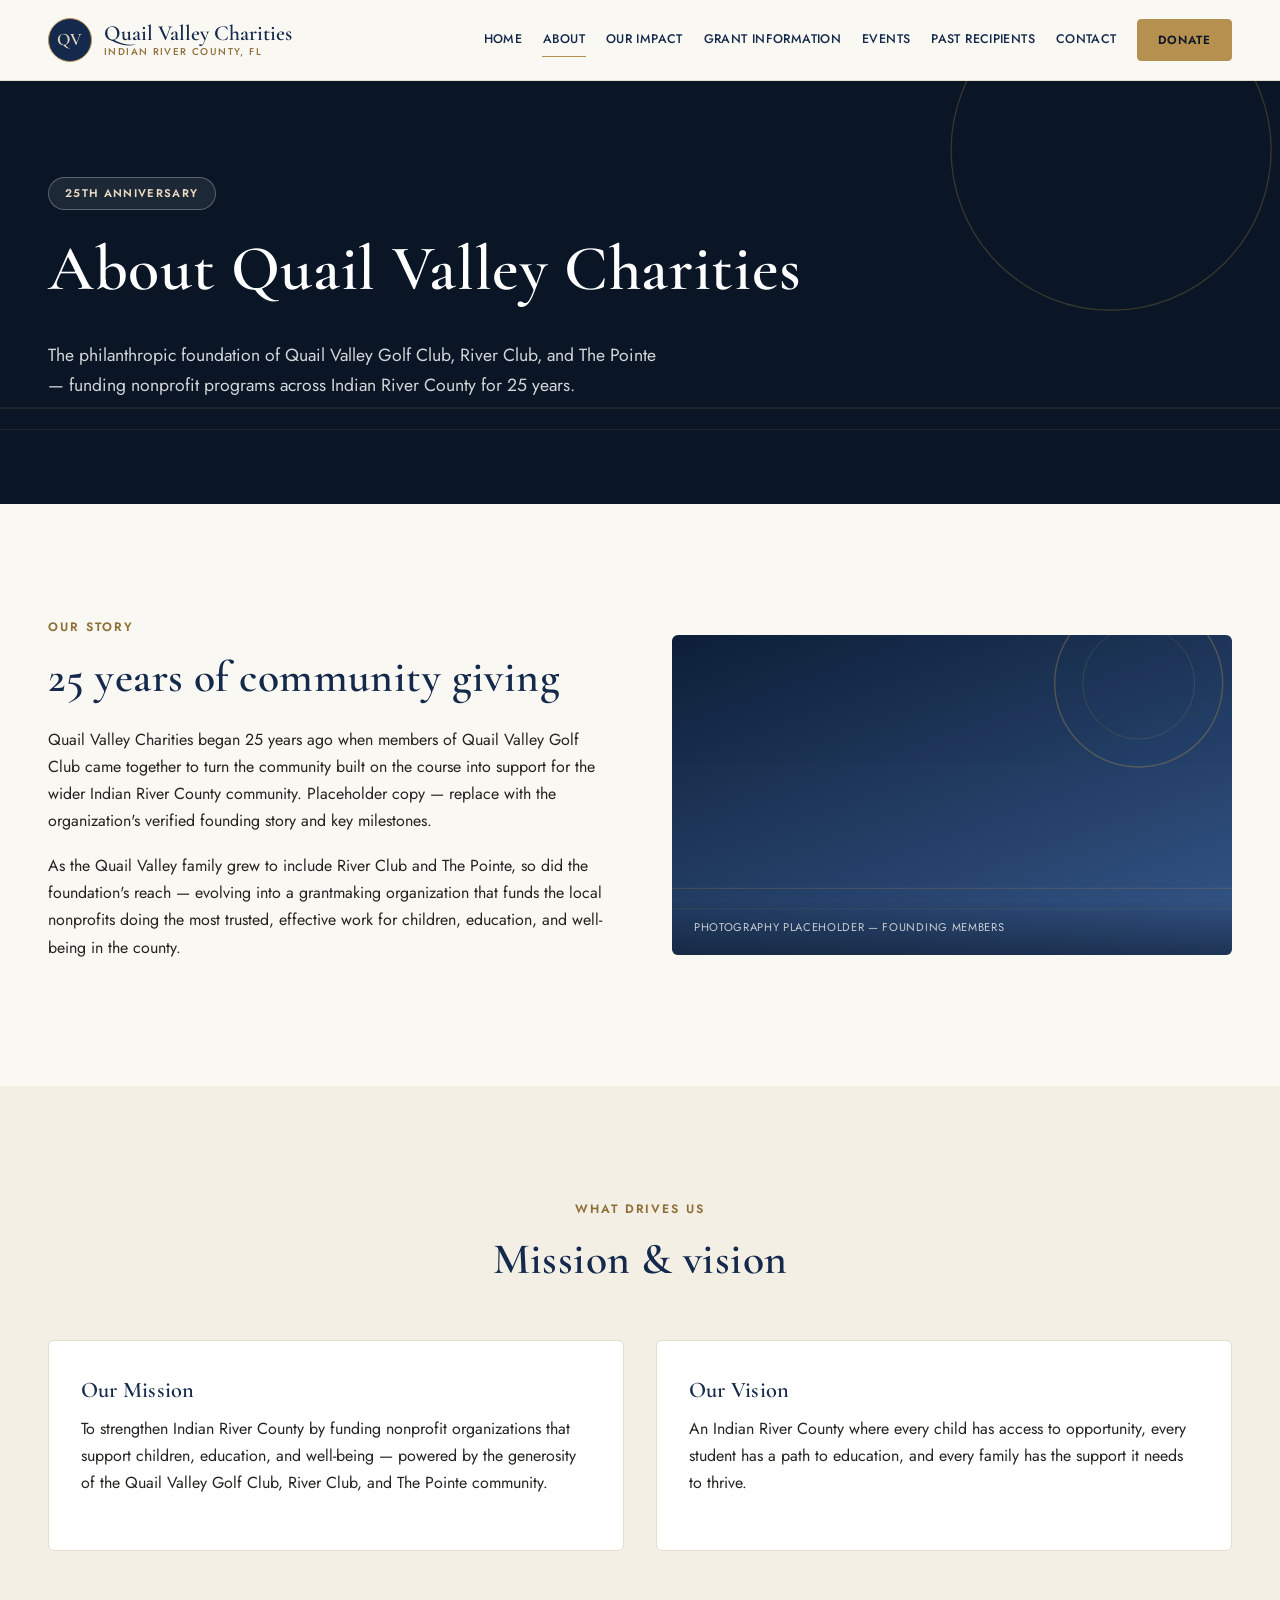
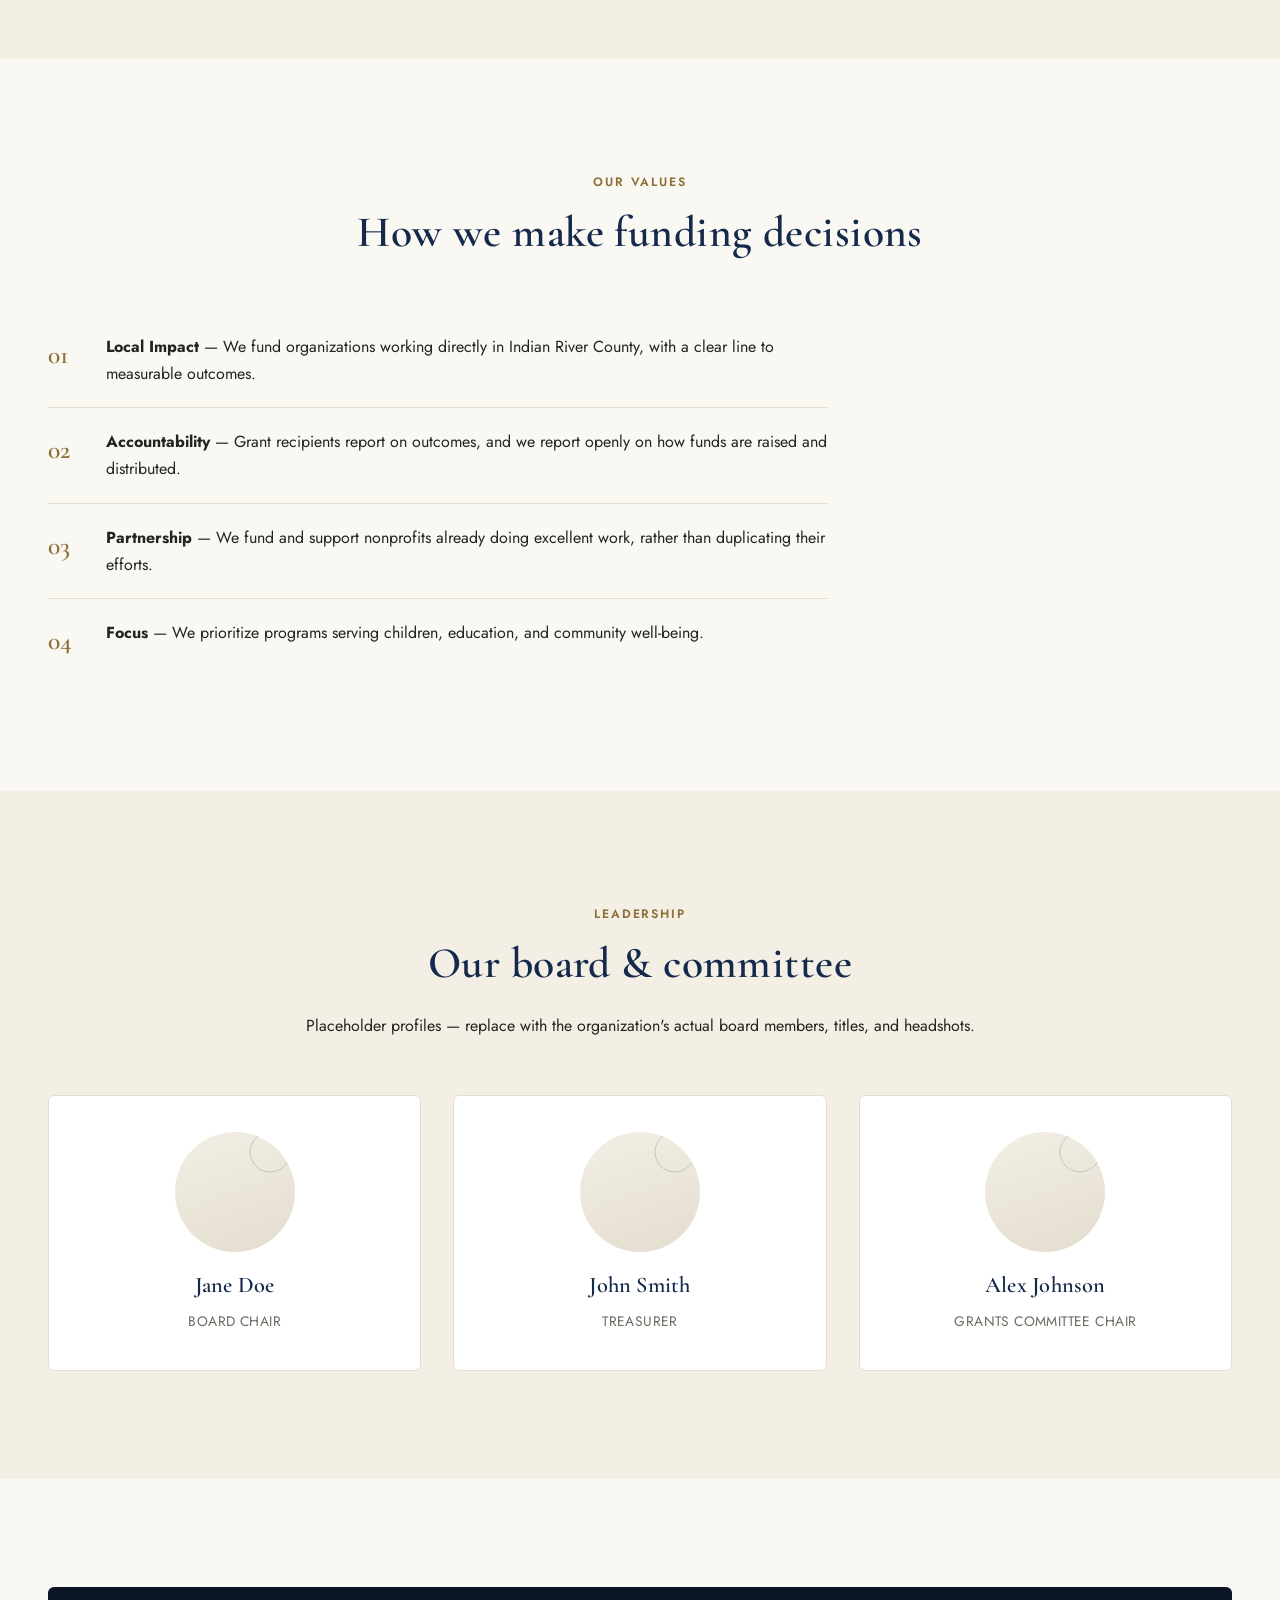
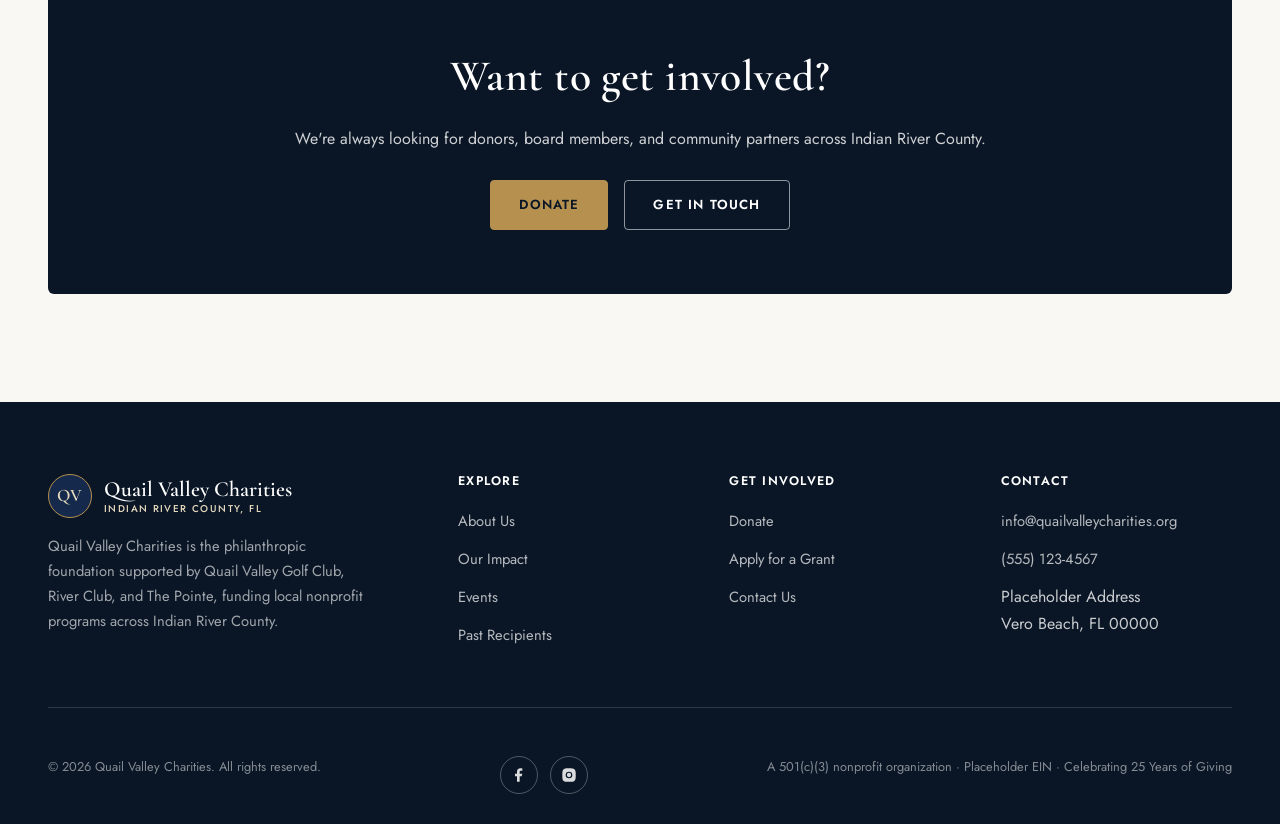
==== commit f060b634: "Rebuild site as a grantmaking-foundation site for Indian River County Full rebuild per new brief: ne" ====
--- a/about.html
+++ b/about.html
@@ -4,108 +4,60 @@
 <meta charset="UTF-8">
 <meta name="viewport" content="width=device-width, initial-scale=1.0">
 <title>About Us | Quail Valley Charities</title>
-<meta name="description" content="Learn about Quail Valley Charities' 25-year history, mission, and the people behind our community programs across Golf Club, River Club, and The Pointe.">
+<meta name="description" content="Quail Valley Charities has spent 25 years funding nonprofit programs for children, education, and well-being across Indian River County, Florida.">
+<link rel="canonical" href="https://www.quailvalleycharities.org/about.html">
+<meta name="theme-color" content="#0a1626">
+<meta property="og:type" content="website">
+<meta property="og:site_name" content="Quail Valley Charities">
+<meta property="og:title" content="About Quail Valley Charities">
+<meta property="og:description" content="25 years of funding nonprofit programs for children, education, and well-being across Indian River County, Florida.">
+<meta property="og:url" content="https://www.quailvalleycharities.org/about.html">
+<meta name="twitter:card" content="summary_large_image">
+<link rel="icon" type="image/svg+xml" href="assets/img/favicon.svg">
 <link rel="preconnect" href="https://fonts.googleapis.com">
 <link rel="preconnect" href="https://fonts.gstatic.com" crossorigin>
-<link href="https://fonts.googleapis.com/css2?family=Playfair+Display:wght@600;700&family=Inter:wght@400;500;600;700&display=swap" rel="stylesheet">
+<link href="https://fonts.googleapis.com/css2?family=Cormorant+Garamond:wght@500;600;700&family=Jost:wght@300;400;500;600&display=swap" rel="stylesheet">
 <link rel="stylesheet" href="assets/css/style.css">
 </head>
-<body>
+<body data-page="about">
 <a class="skip-link" href="#main">Skip to content</a>
 
-<header class="site-header">
-  <div class="header-inner">
-    <a class="logo" href="index.html">
-      <span class="logo-mark">
-        <svg viewBox="0 0 24 24" fill="none" stroke="#ffffff" stroke-width="2"><path d="M12 2v13M12 15c-4 0-7-2-7-6 4 0 7 2 7 6zM12 15c4 0 7-2 7-6-4 0-7 2-7 6z"/><path d="M6 22h12"/></svg>
-      </span>
-      <span class="logo-text">Quail Valley Charities<span class="tagline">Golf Club · River Club · The Pointe</span></span>
-    </a>
-    <button class="nav-toggle" aria-label="Toggle navigation" aria-expanded="false">
-      <span></span><span></span><span></span>
-    </button>
-    <nav class="main-nav" aria-label="Primary">
-      <a href="index.html">Home</a>
-      <a href="about.html" aria-current="page">About</a>
-      <a href="programs.html">Programs</a>
-      <a href="events.html">Events</a>
-      <a href="contact.html">Contact</a>
-      <a class="btn btn-primary btn-small" href="donate.html">Donate</a>
-    </nav>
-  </div>
-</header>
+<div data-include="partials/header.html"></div>
 
 <main id="main">
 
   <section class="page-hero">
+    <div class="page-hero-scene" aria-hidden="true">
+      <svg viewBox="0 0 1440 500" preserveAspectRatio="xMidYMid slice">
+        <circle cx="1250" cy="90" r="180" fill="none" stroke="#b6904f" stroke-opacity="0.3" stroke-width="1.5"/>
+        <line x1="0" y1="380" x2="1440" y2="380" stroke="#b6904f" stroke-opacity="0.3" stroke-width="1"/>
+        <line x1="0" y1="404" x2="1440" y2="404" stroke="#b6904f" stroke-opacity="0.18" stroke-width="1"/>
+      </svg>
+    </div>
     <div class="container">
-      <span class="anniversary-badge">25th Anniversary</span>
+      <span class="eyebrow-badge">25th Anniversary</span>
       <h1>About Quail Valley Charities</h1>
-      <p>Founded by members of Quail Valley Golf Club, River Club, and The Pointe, we turn a shared love of community into lasting local impact.</p>
+      <p class="lead">The philanthropic foundation of Quail Valley Golf Club, River Club, and The Pointe — funding nonprofit programs across Indian River County for 25 years.</p>
     </div>
   </section>
 
   <section>
     <div class="container">
       <div class="split">
-        <div>
-          <p class="badge">25 Years of Giving</p>
-          <h2>Rooted in our clubs, growing into the community</h2>
-          <p>Quail Valley Charities began 25 years ago when members of Quail Valley Golf Club came together around a simple idea: use the community we've built on the course to support the community around us. Placeholder copy — replace with your organization's real founding story and key milestones. As the Quail Valley family grew to include River Club and The Pointe, so did our reach and our impact.</p>
-          <p>Today, that idea has grown into an ongoing commitment to scholarships, youth development, and emergency assistance for local families, funded through events, member gifts, and partnerships across all three clubs.</p>
+        <div class="reveal">
+          <p class="eyebrow">Our Story</p>
+          <h2>25 years of community giving</h2>
+          <p>Quail Valley Charities began 25 years ago when members of Quail Valley Golf Club came together to turn the community built on the course into support for the wider Indian River County community. Placeholder copy — replace with the organization's verified founding story and key milestones.</p>
+          <p>As the Quail Valley family grew to include River Club and The Pointe, so did the foundation's reach — evolving into a grantmaking organization that funds the local nonprofits doing the most trusted, effective work for children, education, and well-being in the county.</p>
         </div>
-        <div class="ph-image" style="min-height:300px;">Placeholder photo — founding members / clubhouse</div>
-      </div>
-    </div>
-  </section>
-
-  <section class="section-alt">
-    <div class="container">
-      <div class="section-header">
-        <p class="eyebrow">What Drives Us</p>
-        <h2>Our mission &amp; values</h2>
-      </div>
-      <div class="grid grid-2">
-        <div class="card">
-          <h3>Our Mission</h3>
-          <p>To strengthen our community by investing in education, youth development, and support for families facing hardship — powered by the generosity of the Quail Valley Golf Club, River Club, and The Pointe community.</p>
-        </div>
-        <div class="card">
-          <h3>Our Vision</h3>
-          <p>A community where every student has a path to education, every family has a safety net, and every neighbor has a reason to give back.</p>
-        </div>
-      </div>
-      <ul class="value-list mt-lg">
-        <li><span class="bullet"></span><div><strong>Community First</strong> — Every program is designed around a local need, not a national template.</div></li>
-        <li><span class="bullet"></span><div><strong>Transparency</strong> — We report openly on how funds are raised and distributed.</div></li>
-        <li><span class="bullet"></span><div><strong>Partnership</strong> — We work alongside schools, nonprofits, and neighbors rather than around them.</div></li>
-        <li><span class="bullet"></span><div><strong>Volunteer-Powered</strong> — Members and staff donate their time as generously as their resources.</div></li>
-      </ul>
-    </div>
-  </section>
-
-  <section>
-    <div class="container">
-      <div class="section-header">
-        <p class="eyebrow">Leadership</p>
-        <h2>Our board &amp; committee</h2>
-        <p>Placeholder profiles — swap in real board members, titles, and headshots.</p>
-      </div>
-      <div class="grid grid-3">
-        <div class="card text-center">
-          <div class="ph-image" style="min-height:140px; border-radius:50%; width:140px; margin:0 auto 16px;">Photo</div>
-          <h3>Jane Doe</h3>
-          <p class="event-meta">Board Chair</p>
-        </div>
-        <div class="card text-center">
-          <div class="ph-image" style="min-height:140px; border-radius:50%; width:140px; margin:0 auto 16px;">Photo</div>
-          <h3>John Smith</h3>
-          <p class="event-meta">Treasurer</p>
-        </div>
-        <div class="card text-center">
-          <div class="ph-image" style="min-height:140px; border-radius:50%; width:140px; margin:0 auto 16px;">Photo</div>
-          <h3>Alex Johnson</h3>
-          <p class="event-meta">Programs Director</p>
+        <div class="visual-panel reveal reveal-delay-1" aria-hidden="true">
+          <svg viewBox="0 0 600 400" preserveAspectRatio="xMidYMid slice">
+            <circle cx="500" cy="80" r="90" fill="none" stroke="#b6904f" stroke-opacity="0.4" stroke-width="1.5"/>
+            <circle cx="500" cy="80" r="60" fill="none" stroke="#b6904f" stroke-opacity="0.25" stroke-width="1"/>
+            <line x1="0" y1="300" x2="600" y2="300" stroke="#b6904f" stroke-opacity="0.3" stroke-width="1"/>
+            <line x1="0" y1="322" x2="600" y2="322" stroke="#b6904f" stroke-opacity="0.18" stroke-width="1"/>
+          </svg>
+          <span class="visual-caption">Photography placeholder — founding members</span>
         </div>
       </div>
     </div>
@@ -113,54 +65,87 @@
 
   <section class="section-alt">
     <div class="container">
+      <div class="section-header center reveal">
+        <p class="eyebrow">What Drives Us</p>
+        <h2>Mission &amp; vision</h2>
+      </div>
+      <div class="grid grid-2">
+        <div class="card reveal">
+          <h3>Our Mission</h3>
+          <p>To strengthen Indian River County by funding nonprofit organizations that support children, education, and well-being — powered by the generosity of the Quail Valley Golf Club, River Club, and The Pointe community.</p>
+        </div>
+        <div class="card reveal reveal-delay-1">
+          <h3>Our Vision</h3>
+          <p>An Indian River County where every child has access to opportunity, every student has a path to education, and every family has the support it needs to thrive.</p>
+        </div>
+      </div>
+    </div>
+  </section>
+
+  <section>
+    <div class="container">
+      <div class="section-header center reveal">
+        <p class="eyebrow">Our Values</p>
+        <h2>How we make funding decisions</h2>
+      </div>
+      <ul class="value-list container-narrow reveal" style="padding:0;">
+        <li><span class="num-mark">01</span><div><strong>Local Impact</strong> — We fund organizations working directly in Indian River County, with a clear line to measurable outcomes.</div></li>
+        <li><span class="num-mark">02</span><div><strong>Accountability</strong> — Grant recipients report on outcomes, and we report openly on how funds are raised and distributed.</div></li>
+        <li><span class="num-mark">03</span><div><strong>Partnership</strong> — We fund and support nonprofits already doing excellent work, rather than duplicating their efforts.</div></li>
+        <li><span class="num-mark">04</span><div><strong>Focus</strong> — We prioritize programs serving children, education, and community well-being.</div></li>
+      </ul>
+    </div>
+  </section>
+
+  <section class="section-alt">
+    <div class="container">
+      <div class="section-header center reveal">
+        <p class="eyebrow">Leadership</p>
+        <h2>Our board &amp; committee</h2>
+        <p>Placeholder profiles — replace with the organization's actual board members, titles, and headshots.</p>
+      </div>
+      <div class="grid grid-3">
+        <div class="card text-center reveal">
+          <div class="visual-panel light square" style="width:120px; height:120px; border-radius:50%; margin:0 auto 20px;" aria-hidden="true">
+            <svg viewBox="0 0 120 120" preserveAspectRatio="xMidYMid slice"><circle cx="95" cy="20" r="20" fill="none" stroke="#14294b" stroke-opacity="0.2"/></svg>
+          </div>
+          <h3>Jane Doe</h3>
+          <p class="event-meta mb-0">Board Chair</p>
+        </div>
+        <div class="card text-center reveal reveal-delay-1">
+          <div class="visual-panel light square" style="width:120px; height:120px; border-radius:50%; margin:0 auto 20px;" aria-hidden="true">
+            <svg viewBox="0 0 120 120" preserveAspectRatio="xMidYMid slice"><circle cx="95" cy="20" r="20" fill="none" stroke="#14294b" stroke-opacity="0.2"/></svg>
+          </div>
+          <h3>John Smith</h3>
+          <p class="event-meta mb-0">Treasurer</p>
+        </div>
+        <div class="card text-center reveal reveal-delay-2">
+          <div class="visual-panel light square" style="width:120px; height:120px; border-radius:50%; margin:0 auto 20px;" aria-hidden="true">
+            <svg viewBox="0 0 120 120" preserveAspectRatio="xMidYMid slice"><circle cx="95" cy="20" r="20" fill="none" stroke="#14294b" stroke-opacity="0.2"/></svg>
+          </div>
+          <h3>Alex Johnson</h3>
+          <p class="event-meta mb-0">Grants Committee Chair</p>
+        </div>
+      </div>
+    </div>
+  </section>
+
+  <section>
+    <div class="container reveal">
       <div class="cta-banner">
         <h2>Want to get involved?</h2>
-        <p>We're always looking for volunteers, board members, and community partners.</p>
-        <a class="btn btn-primary" href="contact.html">Get in Touch</a>
+        <p>We're always looking for donors, board members, and community partners across Indian River County.</p>
+        <div class="cta-actions">
+          <a class="btn btn-gold" href="contact.html#give">Donate</a>
+          <a class="btn btn-outline-light" href="contact.html">Get in Touch</a>
+        </div>
       </div>
     </div>
   </section>
 
 </main>
 
-<footer class="site-footer">
-  <div class="container">
-    <div class="footer-grid">
-      <div>
-        <h4>Quail Valley Charities</h4>
-        <p>Placeholder address &middot; Serving Quail Valley Golf Club, River Club &amp; The Pointe<br>123 Fairway Drive, Your City, ST 00000</p>
-        <p><a href="mailto:info@quailvalleycharities.org">info@quailvalleycharities.org</a><br>(555) 123-4567</p>
-      </div>
-      <div>
-        <h4>Explore</h4>
-        <ul>
-          <li><a href="about.html">About Us</a></li>
-          <li><a href="programs.html">Programs</a></li>
-          <li><a href="events.html">Events</a></li>
-        </ul>
-      </div>
-      <div>
-        <h4>Get Involved</h4>
-        <ul>
-          <li><a href="donate.html">Donate</a></li>
-          <li><a href="contact.html">Volunteer</a></li>
-          <li><a href="contact.html">Contact Us</a></li>
-        </ul>
-      </div>
-      <div>
-        <h4>Follow Along</h4>
-        <div class="social-links">
-          <a href="#" aria-label="Facebook"><svg viewBox="0 0 24 24"><path d="M13 22v-8h3l1-4h-4V7.5C13 6.3 13.4 5.5 15.1 5.5H17V2.1C16.6 2 15.4 2 14 2c-3 0-5 1.8-5 5.2V10H6v4h3v8h4z"/></svg></a>
-          <a href="#" aria-label="Instagram"><svg viewBox="0 0 24 24"><path d="M12 2c2.7 0 3 0 4.1.1 1.1.1 1.9.2 2.5.5.7.3 1.2.6 1.8 1.1.5.5.9 1 1.1 1.8.2.6.4 1.4.5 2.5.1 1.1.1 1.4.1 4.1s0 3-.1 4.1c-.1 1.1-.2 1.9-.5 2.5-.3.7-.6 1.2-1.1 1.8-.5.5-1 .9-1.8 1.1-.6.2-1.4.4-2.5.5-1.1.1-1.4.1-4.1.1s-3 0-4.1-.1c-1.1-.1-1.9-.2-2.5-.5-.7-.3-1.2-.6-1.8-1.1-.5-.5-.9-1-1.1-1.8-.2-.6-.4-1.4-.5-2.5C2 15 2 14.7 2 12s0-3 .1-4.1c.1-1.1.2-1.9.5-2.5.3-.7.6-1.2 1.1-1.8.5-.5 1-.9 1.8-1.1.6-.2 1.4-.4 2.5-.5C9 2 9.3 2 12 2zm0 5a5 5 0 1 0 0 10 5 5 0 0 0 0-10zm0 8.2a3.2 3.2 0 1 1 0-6.4 3.2 3.2 0 0 1 0 6.4zm5.2-8.4a1.2 1.2 0 1 1-2.4 0 1.2 1.2 0 0 1 2.4 0z"/></svg></a>
-        </div>
-      </div>
-    </div>
-    <div class="footer-bottom">
-      <span>&copy; <span id="year"></span> Quail Valley Charities. All rights reserved.</span>
-      <span>Celebrating 25 Years of Giving &middot; A 501(c)(3) nonprofit organization &middot; Placeholder EIN</span>
-    </div>
-  </div>
-</footer>
+<div data-include="partials/footer.html"></div>
 
 <script src="assets/js/main.js"></script>
 </body>
--- a/assets/css/style.css
+++ b/assets/css/style.css
@@ -1,206 +1,210 @@
-/* Quail Valley Charities — shared stylesheet */
+/* ==========================================================================
+   Quail Valley Charities — design system
+   Navy / gold / neutral. Serif display + clean sans body. Editorial, quiet.
+   ========================================================================== */
 
 :root {
-  --teal-dark: #0f3a42;
-  --teal: #1c6572;
-  --teal-light: #2f8fa0;
-  --teal-pale: #e3eef0;
-  --maroon: #7a2e3f;
-  --maroon-light: #a1495e;
-  --cream: #faf7ef;
-  --cream-dark: #f1ead9;
-  --text: #2b2b26;
-  --text-muted: #5a5a52;
+  /* Color */
+  --navy-950: #0a1626;
+  --navy-900: #0e2038;
+  --navy: #14294b;
+  --navy-700: #1e3c68;
+  --navy-500: #35578a;
+  --gold: #b6904f;
+  --gold-deep: #8f6f38;
+  --gold-pale: #e7dabf;
+  --cream: #faf8f3;
+  --ivory: #f3efe5;
+  --stone: #e3ddce;
+  --stone-dark: #cfc7b3;
+  --charcoal: #23241f;
+  --text-muted: #6b6a60;
   --white: #ffffff;
-  --border: #e2ddcc;
-  --shadow: 0 10px 30px rgba(15, 58, 66, 0.1);
-  --radius: 10px;
-  --max-width: 1120px;
-}
-
-* {
-  box-sizing: border-box;
-}
+  --shadow-sm: 0 1px 2px rgba(10, 22, 38, 0.06);
+  --shadow: 0 18px 50px rgba(10, 22, 38, 0.1);
+  --shadow-lg: 0 30px 80px rgba(10, 22, 38, 0.16);
+  --radius-sm: 4px;
+  --radius: 6px;
+  --max-width: 1240px;
+  --max-width-narrow: 780px;
+}
+
+*, *::before, *::after { box-sizing: border-box; }
 
 html {
   scroll-behavior: smooth;
 }
+@media (prefers-reduced-motion: reduce) {
+  html { scroll-behavior: auto; }
+}
 
 body {
   margin: 0;
-  font-family: "Inter", -apple-system, BlinkMacSystemFont, "Segoe UI", Roboto, sans-serif;
-  color: var(--text);
+  font-family: "Jost", -apple-system, BlinkMacSystemFont, "Segoe UI", Roboto, sans-serif;
+  color: var(--charcoal);
   background: var(--cream);
-  line-height: 1.6;
+  line-height: 1.7;
+  -webkit-font-smoothing: antialiased;
 }
 
 h1, h2, h3, h4 {
-  font-family: "Playfair Display", Georgia, "Times New Roman", serif;
-  color: var(--teal-dark);
-  line-height: 1.2;
-  margin: 0 0 0.6em;
-}
-
-h1 { font-size: clamp(2.1rem, 4vw, 3.2rem); }
-h2 { font-size: clamp(1.6rem, 3vw, 2.2rem); }
-h3 { font-size: 1.3rem; }
-
-p { margin: 0 0 1em; }
-
-a {
-  color: var(--teal);
-  text-decoration: none;
-}
-a:hover { text-decoration: underline; }
-
-img { max-width: 100%; display: block; }
+  font-family: "Cormorant Garamond", Georgia, "Times New Roman", serif;
+  color: var(--navy);
+  line-height: 1.15;
+  font-weight: 600;
+  margin: 0 0 0.55em;
+  letter-spacing: 0.01em;
+}
+h1 { font-size: clamp(2.6rem, 5vw, 4.4rem); font-weight: 600; }
+h2 { font-size: clamp(1.9rem, 3.4vw, 2.75rem); }
+h3 { font-size: 1.4rem; }
+h4 { font-size: 1.1rem; text-transform: uppercase; letter-spacing: 0.08em; font-family: "Jost", sans-serif; font-weight: 600; }
+
+p { margin: 0 0 1.1em; }
+p.lede { font-size: 1.2rem; color: var(--text-muted); }
+
+a { color: var(--navy); text-decoration-color: var(--gold); text-underline-offset: 3px; }
+a:hover { color: var(--gold-deep); }
+
+img, svg.photo-placeholder { max-width: 100%; display: block; }
+
+::selection { background: var(--gold-pale); color: var(--navy-950); }
+
+:focus-visible {
+  outline: 2px solid var(--gold-deep);
+  outline-offset: 3px;
+}
 
 .container {
   max-width: var(--max-width);
   margin: 0 auto;
-  padding: 0 24px;
-}
-
-/* Skip link */
+  padding: 0 28px;
+}
+.container-narrow {
+  max-width: var(--max-width-narrow);
+  margin: 0 auto;
+  padding: 0 28px;
+}
+
+.sr-only {
+  position: absolute;
+  width: 1px; height: 1px;
+  padding: 0; margin: -1px;
+  overflow: hidden;
+  clip: rect(0,0,0,0);
+  white-space: nowrap;
+  border: 0;
+}
+
 .skip-link {
   position: absolute;
   left: -999px;
   top: 0;
-  background: var(--teal-dark);
+  background: var(--navy);
   color: var(--white);
-  padding: 10px 16px;
+  padding: 12px 20px;
   z-index: 1000;
-  border-radius: 0 0 6px 0;
-}
-.skip-link:focus {
-  left: 0;
-}
-
-/* Header */
+  font-weight: 600;
+}
+.skip-link:focus { left: 0; }
+
+/* Scroll reveal — visible by default; only animated once JS confirms it can
+   finish the job (IntersectionObserver support + motion allowed). This way
+   content is never hidden behind a JS dependency: no-JS, slow network, an
+   observer that never fires, or a script error all fail safe to "visible". */
+html.js-reveal .reveal {
+  opacity: 0;
+  transform: translateY(22px);
+  transition: opacity 0.7s ease, transform 0.7s ease;
+}
+html.js-reveal .reveal.is-visible { opacity: 1; transform: translateY(0); }
+html.js-reveal .reveal-delay-1.is-visible { transition-delay: 0.08s; }
+html.js-reveal .reveal-delay-2.is-visible { transition-delay: 0.16s; }
+html.js-reveal .reveal-delay-3.is-visible { transition-delay: 0.24s; }
+
+/* ==========================================================================
+   Header
+   ========================================================================== */
 .site-header {
   position: sticky;
   top: 0;
-  z-index: 100;
-  background: var(--cream);
-  border-bottom: 1px solid var(--border);
-}
-
+  z-index: 200;
+  background: rgba(250, 248, 243, 0.97);
+  border-bottom: 1px solid var(--stone);
+}
 .header-inner {
   display: flex;
   align-items: center;
   justify-content: space-between;
-  padding: 16px 24px;
+  gap: 24px;
+  padding: 18px 28px;
   max-width: var(--max-width);
   margin: 0 auto;
 }
-
 .logo {
   display: flex;
   align-items: center;
-  gap: 10px;
-  font-family: "Playfair Display", Georgia, serif;
-  font-size: 1.3rem;
-  font-weight: 700;
-  color: var(--teal-dark);
+  gap: 12px;
+  text-decoration: none;
 }
 .logo:hover { text-decoration: none; }
-
 .logo-mark {
-  width: 40px;
-  height: 40px;
+  width: 44px;
+  height: 44px;
   border-radius: 50%;
-  background: linear-gradient(135deg, var(--teal) 0%, var(--teal-dark) 100%);
+  background: var(--navy);
+  border: 1px solid var(--gold);
   display: flex;
   align-items: center;
   justify-content: center;
   flex-shrink: 0;
 }
-.logo-mark svg { width: 22px; height: 22px; }
-
+.logo-mark span {
+  font-family: "Cormorant Garamond", serif;
+  color: var(--gold-pale);
+  font-size: 1.1rem;
+  font-weight: 600;
+  letter-spacing: 0.02em;
+}
+.logo-text {
+  font-family: "Cormorant Garamond", serif;
+  font-size: 1.35rem;
+  font-weight: 600;
+  color: var(--navy);
+  line-height: 1.1;
+}
 .logo-text .tagline {
   display: block;
-  font-family: "Inter", sans-serif;
-  font-size: 0.68rem;
+  font-family: "Jost", sans-serif;
+  font-size: 0.62rem;
   font-weight: 500;
-  letter-spacing: 0.08em;
-  text-transform: uppercase;
-  color: var(--teal);
-}
-
-.anniversary-badge {
-  display: inline-flex;
-  align-items: center;
-  gap: 6px;
-  background: rgba(255,255,255,0.12);
-  border: 1px solid rgba(255,255,255,0.3);
-  color: var(--white);
-  font-size: 0.72rem;
-  font-weight: 700;
-  letter-spacing: 0.06em;
-  text-transform: uppercase;
-  padding: 5px 14px;
-  border-radius: 999px;
-  margin-bottom: 16px;
-}
-.anniversary-badge.on-light {
-  background: var(--teal-pale);
-  border-color: var(--teal-light);
-  color: var(--teal-dark);
+  letter-spacing: 0.14em;
+  text-transform: uppercase;
+  color: var(--gold-deep);
+  margin-top: 2px;
 }
 
 .main-nav {
   display: flex;
   align-items: center;
-  gap: 28px;
-}
-
-.main-nav a {
-  color: var(--text);
+  gap: 19px;
+}
+.main-nav a:not(.btn) {
+  color: var(--navy);
+  font-size: 0.78rem;
   font-weight: 500;
-  font-size: 0.96rem;
-  padding: 6px 2px;
-  border-bottom: 2px solid transparent;
-}
-.main-nav a:hover,
+  letter-spacing: 0.03em;
+  text-transform: uppercase;
+  text-decoration: none;
+  padding: 6px 1px;
+  border-bottom: 1px solid transparent;
+  white-space: nowrap;
+}
+.main-nav a:not(.btn):hover,
 .main-nav a[aria-current="page"] {
-  color: var(--teal-dark);
-  border-bottom-color: var(--maroon);
-  text-decoration: none;
-}
-
-.btn {
-  display: inline-block;
-  padding: 12px 24px;
-  border-radius: 999px;
-  font-weight: 600;
-  font-size: 0.96rem;
-  border: 2px solid transparent;
-  cursor: pointer;
-  transition: transform 0.15s ease, box-shadow 0.15s ease;
-}
-.btn:hover { text-decoration: none; transform: translateY(-1px); }
-
-.btn-primary {
-  background: var(--maroon);
-  color: var(--white);
-}
-.btn-primary:hover { background: var(--maroon-light); box-shadow: var(--shadow); }
-
-.btn-outline {
-  background: transparent;
-  border-color: var(--teal-dark);
-  color: var(--teal-dark);
-}
-.btn-outline:hover { background: var(--teal-dark); color: var(--white); }
-
-.btn-outline-light {
-  background: transparent;
-  border-color: var(--white);
-  color: var(--white);
-}
-.btn-outline-light:hover { background: var(--white); color: var(--teal-dark); }
-
-.btn-small { padding: 9px 18px; font-size: 0.86rem; }
+  color: var(--navy);
+  border-bottom-color: var(--gold);
+}
 
 .nav-toggle {
   display: none;
@@ -212,347 +216,530 @@
 .nav-toggle span {
   display: block;
   width: 26px;
-  height: 2px;
-  background: var(--teal-dark);
-  margin: 5px 0;
+  height: 1.5px;
+  background: var(--navy);
+  margin: 6px 0;
   transition: transform 0.2s ease, opacity 0.2s ease;
 }
 
-/* Hero */
+/* Buttons */
+.btn {
+  display: inline-flex;
+  align-items: center;
+  justify-content: center;
+  gap: 8px;
+  padding: 13px 28px;
+  font-family: "Jost", sans-serif;
+  font-size: 0.82rem;
+  font-weight: 600;
+  letter-spacing: 0.09em;
+  text-transform: uppercase;
+  text-decoration: none;
+  border-radius: var(--radius-sm);
+  border: 1px solid transparent;
+  cursor: pointer;
+  transition: background 0.2s ease, color 0.2s ease, border-color 0.2s ease, box-shadow 0.2s ease, transform 0.15s ease;
+}
+.btn:hover { text-decoration: none; transform: translateY(-1px); }
+
+.btn-gold { background: var(--gold); color: var(--navy-950); border-color: var(--gold); }
+.btn-gold:hover { background: var(--gold-deep); border-color: var(--gold-deep); color: var(--white); box-shadow: var(--shadow); }
+
+.btn-navy { background: var(--navy); color: var(--cream); border-color: var(--navy); }
+.btn-navy:hover { background: var(--navy-700); border-color: var(--navy-700); color: var(--white); }
+
+.btn-outline { background: transparent; border-color: var(--navy); color: var(--navy); }
+.btn-outline:hover { background: var(--navy); color: var(--white); }
+
+.btn-outline-light { background: transparent; border-color: rgba(255,255,255,0.55); color: var(--white); }
+.btn-outline-light:hover { background: var(--white); color: var(--navy); border-color: var(--white); }
+
+.btn-small { padding: 10px 20px; font-size: 0.74rem; }
+
+/* ==========================================================================
+   Hero + page header
+   ========================================================================== */
 .hero {
-  background: linear-gradient(160deg, var(--teal-dark) 0%, var(--teal) 100%);
+  position: relative;
+  background: var(--navy-950);
   color: var(--white);
-  padding: 90px 0 80px;
+  overflow: hidden;
+  padding: 0;
+}
+.hero-inner {
+  position: relative;
+  min-height: 88vh;
+  display: flex;
+  align-items: center;
+  padding: 140px 0 100px;
+}
+.hero-scene {
+  position: absolute;
+  inset: 0;
+  z-index: 0;
+}
+.hero-scene svg { width: 100%; height: 100%; display: block; }
+.hero-content { position: relative; z-index: 2; max-width: 700px; }
+.hero-eyebrow {
+  display: inline-flex;
+  align-items: center;
+  gap: 10px;
+  text-transform: uppercase;
+  letter-spacing: 0.22em;
+  font-size: 0.76rem;
+  font-weight: 500;
+  color: var(--gold-pale);
+  margin-bottom: 22px;
+}
+.hero-eyebrow::before { content: ""; width: 34px; height: 1px; background: var(--gold); display: inline-block; }
+.hero h1 { color: var(--white); margin-bottom: 0.4em; }
+.hero p.lead {
+  max-width: 560px;
+  font-size: 1.2rem;
+  color: rgba(255,255,255,0.85);
+  font-family: "Jost", sans-serif;
+}
+.hero-actions { display: flex; gap: 16px; margin-top: 34px; flex-wrap: wrap; }
+.photo-credit-note {
+  position: absolute;
+  bottom: 18px;
+  right: 28px;
+  z-index: 2;
+  font-size: 0.68rem;
+  letter-spacing: 0.05em;
+  color: rgba(255,255,255,0.45);
+  text-transform: uppercase;
+}
+
+.page-hero {
+  background: var(--navy-950);
+  color: var(--white);
+  padding: 96px 0 84px;
   position: relative;
   overflow: hidden;
 }
-.hero::after {
-  content: "";
-  position: absolute;
-  inset: 0;
-  background-image: radial-gradient(circle at 85% 20%, rgba(161, 73, 94, 0.22), transparent 45%);
-}
-.hero .container { position: relative; }
-.hero-eyebrow {
-  text-transform: uppercase;
+.page-hero .container { position: relative; z-index: 2; }
+.page-hero h1 { color: var(--white); }
+.page-hero p.lead { color: rgba(255,255,255,0.82); max-width: 620px; font-size: 1.1rem; }
+.page-hero-scene { position: absolute; inset: 0; z-index: 0; opacity: 0.9; }
+.page-hero-scene svg { width: 100%; height: 100%; }
+
+.eyebrow-badge {
+  display: inline-flex;
+  align-items: center;
+  gap: 8px;
+  background: rgba(255,255,255,0.08);
+  border: 1px solid rgba(255,255,255,0.28);
+  color: var(--gold-pale);
+  font-size: 0.7rem;
+  font-weight: 600;
   letter-spacing: 0.12em;
-  font-size: 0.8rem;
-  font-weight: 600;
-  color: rgba(255, 255, 255, 0.82);
+  text-transform: uppercase;
+  padding: 6px 16px;
+  border-radius: 999px;
+  margin-bottom: 22px;
+}
+
+/* ==========================================================================
+   Sections
+   ========================================================================== */
+section { padding: 108px 0; }
+.section-tight { padding: 72px 0; }
+.section-alt { background: var(--ivory); }
+.section-navy { background: var(--navy-950); color: var(--white); }
+.section-navy h2, .section-navy h3 { color: var(--white); }
+.section-navy p { color: rgba(255,255,255,0.78); }
+
+.section-header {
+  max-width: 720px;
+  margin: 0 auto 56px;
+}
+.section-header.center { text-align: center; }
+.eyebrow {
+  display: inline-block;
+  text-transform: uppercase;
+  letter-spacing: 0.16em;
+  font-size: 0.76rem;
+  font-weight: 600;
+  color: var(--gold-deep);
   margin-bottom: 14px;
 }
-.hero h1 { color: var(--white); max-width: 720px; }
-.hero p.lead {
-  max-width: 620px;
-  font-size: 1.15rem;
-  color: rgba(255,255,255,0.88);
-}
-.hero-actions {
-  display: flex;
-  gap: 16px;
-  margin-top: 30px;
-  flex-wrap: wrap;
-}
-
-.page-hero {
-  background: var(--teal-dark);
-  color: var(--white);
-  padding: 64px 0;
-  text-align: center;
-}
-.page-hero h1 { color: var(--white); }
-.page-hero p { color: rgba(255,255,255,0.85); max-width: 640px; margin: 0 auto; }
-
-/* Sections */
-section { padding: 72px 0; }
-.section-alt { background: var(--cream-dark); }
-.section-header {
-  text-align: center;
-  max-width: 680px;
-  margin: 0 auto 48px;
-}
-.section-header .eyebrow {
-  text-transform: uppercase;
-  letter-spacing: 0.1em;
-  font-size: 0.78rem;
-  font-weight: 700;
-  color: var(--maroon);
-}
-
-/* Stat strip */
+.section-navy .eyebrow { color: var(--gold-pale); }
+
+.rule {
+  width: 60px;
+  height: 2px;
+  background: var(--gold);
+  margin: 20px 0 28px;
+  border: none;
+}
+.rule.center { margin-left: auto; margin-right: auto; }
+
+/* Stats */
 .stats {
   display: grid;
   grid-template-columns: repeat(4, 1fr);
-  gap: 24px;
-  margin-top: 48px;
-}
-.stat {
-  text-align: center;
-}
+  gap: 32px;
+  margin-top: 20px;
+}
+.stat { text-align: center; padding: 0 12px; }
 .stat .num {
-  font-family: "Playfair Display", serif;
-  font-size: 2.4rem;
-  color: var(--maroon);
-  font-weight: 700;
-}
+  font-family: "Cormorant Garamond", serif;
+  font-size: 3rem;
+  color: var(--navy);
+  font-weight: 600;
+  line-height: 1;
+}
+.section-navy .stat .num { color: var(--gold-pale); }
 .stat .label {
-  font-size: 0.9rem;
+  margin-top: 10px;
+  font-size: 0.86rem;
+  letter-spacing: 0.03em;
   color: var(--text-muted);
 }
+.section-navy .stat .label { color: rgba(255,255,255,0.7); }
+
+.placeholder-figure {
+  display: inline-block;
+  font-family: "Jost", sans-serif;
+  font-size: 0.62rem;
+  font-weight: 600;
+  letter-spacing: 0.08em;
+  text-transform: uppercase;
+  color: var(--gold-deep);
+  border: 1px dashed var(--gold);
+  border-radius: 999px;
+  padding: 3px 12px;
+  margin-top: 8px;
+}
+.section-navy .placeholder-figure { color: var(--gold-pale); border-color: rgba(231, 218, 191, 0.55); }
 
 /* Card grid */
-.grid {
-  display: grid;
-  gap: 28px;
-}
+.grid { display: grid; gap: 32px; }
+.grid-2 { grid-template-columns: repeat(2, 1fr); }
 .grid-3 { grid-template-columns: repeat(3, 1fr); }
-.grid-2 { grid-template-columns: repeat(2, 1fr); }
+.grid-4 { grid-template-columns: repeat(4, 1fr); }
 
 .card {
   background: var(--white);
-  border: 1px solid var(--border);
+  border: 1px solid var(--stone);
   border-radius: var(--radius);
-  padding: 28px;
-  box-shadow: var(--shadow);
-}
+  padding: 36px 32px;
+  transition: box-shadow 0.25s ease, transform 0.25s ease, border-color 0.25s ease;
+}
+.card:hover { box-shadow: var(--shadow); transform: translateY(-3px); border-color: var(--gold-pale); }
 .card .icon {
-  width: 52px;
-  height: 52px;
+  width: 50px; height: 50px;
   border-radius: 50%;
-  background: var(--teal-pale);
+  background: var(--ivory);
+  border: 1px solid var(--stone);
+  display: flex; align-items: center; justify-content: center;
+  margin-bottom: 22px;
+}
+.card .icon svg { width: 24px; height: 24px; stroke: var(--navy); }
+
+/* Placeholder visual panels (stand-in for photography) */
+.visual-panel {
+  position: relative;
+  border-radius: var(--radius);
+  overflow: hidden;
+  background: linear-gradient(160deg, var(--navy-900), var(--navy-500));
+  min-height: 320px;
   display: flex;
-  align-items: center;
-  justify-content: center;
-  margin-bottom: 18px;
-}
-.card .icon svg { width: 26px; height: 26px; stroke: var(--teal); }
-
-/* Placeholder image blocks */
-.ph-image {
-  background: linear-gradient(135deg, var(--teal-pale), var(--cream-dark));
-  border: 1px dashed var(--teal-light);
-  border-radius: var(--radius);
-  display: flex;
-  align-items: center;
-  justify-content: center;
-  color: var(--teal);
-  font-size: 0.85rem;
-  font-weight: 600;
-  text-align: center;
-  padding: 20px;
-  min-height: 220px;
-}
+  align-items: flex-end;
+}
+.visual-panel svg { position: absolute; inset: 0; width: 100%; height: 100%; opacity: 0.9; }
+.visual-panel .visual-caption {
+  position: relative;
+  z-index: 2;
+  padding: 18px 22px;
+  font-size: 0.7rem;
+  letter-spacing: 0.06em;
+  text-transform: uppercase;
+  color: rgba(255,255,255,0.75);
+  background: linear-gradient(0deg, rgba(10,22,38,0.55), transparent);
+  width: 100%;
+}
+.visual-panel.light { background: linear-gradient(160deg, var(--ivory), var(--stone)); }
+.visual-panel.light .visual-caption { color: var(--navy); background: linear-gradient(0deg, rgba(255,255,255,0.75), transparent); }
+.visual-panel.square { aspect-ratio: 1 / 1; min-height: 0; }
+.visual-panel.portrait { aspect-ratio: 3 / 4; min-height: 0; }
 
 .split {
   display: grid;
   grid-template-columns: 1fr 1fr;
-  gap: 48px;
-  align-items: center;
-}
-
-/* Timeline / list */
+  gap: 64px;
+  align-items: center;
+}
+
+/* Value / list */
 .value-list { list-style: none; padding: 0; margin: 0; }
 .value-list li {
   display: flex;
-  gap: 14px;
-  padding: 14px 0;
-  border-bottom: 1px solid var(--border);
+  gap: 18px;
+  padding: 20px 0;
+  border-bottom: 1px solid var(--stone);
 }
 .value-list li:last-child { border-bottom: none; }
-.value-list .bullet {
-  width: 8px; height: 8px; border-radius: 50%;
-  background: var(--maroon);
-  margin-top: 8px;
+.value-list .num-mark {
+  font-family: "Cormorant Garamond", serif;
+  font-size: 1.6rem;
+  color: var(--gold-deep);
+  font-weight: 600;
   flex-shrink: 0;
+  width: 40px;
 }
 
 /* Events */
 .event-card {
   display: grid;
-  grid-template-columns: 100px 1fr auto;
-  gap: 24px;
+  grid-template-columns: 110px 1fr auto;
+  gap: 28px;
   align-items: center;
   background: var(--white);
-  border: 1px solid var(--border);
+  border: 1px solid var(--stone);
   border-radius: var(--radius);
-  padding: 22px 24px;
-  margin-bottom: 18px;
-  box-shadow: var(--shadow);
+  padding: 26px 30px;
+  margin-bottom: 20px;
 }
 .event-date {
   text-align: center;
-  background: var(--teal-pale);
-  border-radius: 8px;
-  padding: 12px 6px;
+  border-right: 1px solid var(--stone);
+  padding-right: 24px;
 }
 .event-date .month {
   text-transform: uppercase;
   font-size: 0.72rem;
-  font-weight: 700;
-  color: var(--teal);
-  letter-spacing: 0.05em;
+  font-weight: 600;
+  letter-spacing: 0.08em;
+  color: var(--gold-deep);
 }
 .event-date .day {
-  font-family: "Playfair Display", serif;
-  font-size: 1.8rem;
-  color: var(--teal-dark);
-  font-weight: 700;
+  font-family: "Cormorant Garamond", serif;
+  font-size: 2.1rem;
+  color: var(--navy);
+  font-weight: 600;
 }
 .event-meta {
-  font-size: 0.88rem;
+  font-size: 0.86rem;
   color: var(--text-muted);
-  margin-bottom: 4px;
-}
-
-/* Donate tiers */
-.tier-card {
+  margin-bottom: 6px;
+  text-transform: uppercase;
+  letter-spacing: 0.03em;
+}
+
+/* Recipient cards */
+.recipient-card {
+  background: var(--white);
+  border: 1px solid var(--stone);
+  border-radius: var(--radius);
+  padding: 30px;
+}
+.recipient-card .focus-tag {
+  display: inline-block;
+  font-size: 0.68rem;
+  font-weight: 600;
+  letter-spacing: 0.08em;
+  text-transform: uppercase;
+  color: var(--navy);
+  background: var(--ivory);
+  border: 1px solid var(--stone);
+  padding: 4px 12px;
+  border-radius: 999px;
+  margin-bottom: 14px;
+}
+.recipient-card .grant-amount {
+  font-family: "Cormorant Garamond", serif;
+  font-size: 1.5rem;
+  color: var(--gold-deep);
+  font-weight: 600;
+}
+
+.placeholder-banner {
+  background: var(--ivory);
+  border: 1px solid var(--stone-dark);
+  border-left: 4px solid var(--gold);
+  border-radius: var(--radius-sm);
+  padding: 18px 22px;
+  font-size: 0.92rem;
+  color: var(--navy-900);
+  margin-bottom: 48px;
+}
+.placeholder-banner strong { color: var(--navy); }
+
+/* Timeline (grant process) */
+.process-steps {
+  list-style: none;
+  margin: 0; padding: 0;
+  counter-reset: step;
+  display: grid;
+  gap: 0;
+}
+.process-steps li {
+  counter-increment: step;
+  display: grid;
+  grid-template-columns: 56px 1fr;
+  gap: 24px;
+  padding: 28px 0;
+  border-bottom: 1px solid var(--stone);
+  position: relative;
+}
+.process-steps li:last-child { border-bottom: none; }
+.process-steps li::before {
+  content: counter(step);
+  font-family: "Cormorant Garamond", serif;
+  font-size: 1.5rem;
+  font-weight: 600;
+  color: var(--white);
+  background: var(--navy);
+  width: 44px; height: 44px;
+  border-radius: 50%;
+  display: flex; align-items: center; justify-content: center;
+}
+
+/* CTA banner */
+.cta-banner {
+  background: var(--navy-950);
+  color: var(--white);
+  border-radius: var(--radius);
+  padding: 64px 56px;
   text-align: center;
-  border-top: 4px solid var(--maroon);
-}
-.tier-card .amount {
-  font-family: "Playfair Display", serif;
-  font-size: 2rem;
-  color: var(--teal-dark);
-  margin: 10px 0;
-}
-
-.donate-methods {
-  list-style: none;
-  padding: 0;
-  margin: 0;
+  position: relative;
+  overflow: hidden;
+}
+.cta-banner h2 { color: var(--white); }
+.cta-banner p { color: rgba(255,255,255,0.8); }
+.cta-banner .cta-actions { display: flex; gap: 16px; justify-content: center; flex-wrap: wrap; margin-top: 28px; }
+
+.cta-split {
   display: grid;
-  gap: 18px;
-}
-.donate-methods li {
-  background: var(--white);
-  border: 1px solid var(--border);
+  grid-template-columns: 1fr 1fr;
+  gap: 2px;
   border-radius: var(--radius);
-  padding: 20px 24px;
-}
+  overflow: hidden;
+}
+.cta-split > div {
+  padding: 56px 48px;
+  text-align: center;
+}
+.cta-split .give { background: var(--navy-950); color: var(--white); }
+.cta-split .give h3 { color: var(--white); }
+.cta-split .give p { color: rgba(255,255,255,0.78); }
+.cta-split .apply { background: var(--ivory); }
 
 /* Forms */
 form.contact-form {
   display: grid;
-  gap: 18px;
-  max-width: 620px;
-}
-.form-row { display: grid; gap: 6px; }
-label { font-weight: 600; font-size: 0.92rem; }
+  gap: 20px;
+  max-width: 640px;
+}
+.form-row { display: grid; gap: 7px; }
+label { font-weight: 500; font-size: 0.86rem; letter-spacing: 0.02em; color: var(--navy); }
 input, textarea, select {
   font: inherit;
-  padding: 12px 14px;
-  border: 1px solid var(--border);
-  border-radius: 8px;
+  padding: 13px 16px;
+  border: 1px solid var(--stone-dark);
+  border-radius: var(--radius-sm);
   background: var(--white);
-  color: var(--text);
+  color: var(--charcoal);
 }
 input:focus, textarea:focus, select:focus {
-  outline: 2px solid var(--teal-light);
+  outline: 2px solid var(--gold-deep);
   outline-offset: 1px;
-}
-textarea { resize: vertical; min-height: 130px; }
-
-.form-note {
-  font-size: 0.85rem;
-  color: var(--text-muted);
-}
-
-/* CTA banner */
-.cta-banner {
-  background: linear-gradient(135deg, var(--teal-dark), var(--teal));
-  color: var(--white);
-  border-radius: var(--radius);
-  padding: 48px;
-  text-align: center;
-}
-.cta-banner h2 { color: var(--white); }
-.cta-banner p { color: rgba(255,255,255,0.85); }
+  border-color: var(--gold-deep);
+}
+textarea { resize: vertical; min-height: 140px; }
+.form-note { font-size: 0.84rem; color: var(--text-muted); }
 
 /* Footer */
 .site-footer {
-  background: var(--teal-dark);
-  color: rgba(255,255,255,0.85);
-  padding: 56px 0 28px;
-}
-.footer-grid {
+  background: var(--navy-950);
+  color: rgba(255,255,255,0.78);
+  padding: 72px 0 30px;
+}
+.footer-top {
   display: grid;
-  grid-template-columns: 2fr 1fr 1fr 1fr;
-  gap: 32px;
-  margin-bottom: 40px;
-}
+  grid-template-columns: 1.6fr 1fr 1fr 1fr;
+  gap: 40px;
+  margin-bottom: 48px;
+  padding-bottom: 48px;
+  border-bottom: 1px solid rgba(255,255,255,0.14);
+}
+.footer-brand .logo-text, .footer-brand .logo-text .tagline { color: var(--white); }
+.footer-brand .logo-text .tagline { color: var(--gold-pale); }
+.footer-brand p { color: rgba(255,255,255,0.62); font-size: 0.92rem; max-width: 320px; margin-top: 16px; }
 .footer-grid h4 {
   color: var(--white);
-  font-family: "Inter", sans-serif;
-  font-size: 0.85rem;
-  text-transform: uppercase;
-  letter-spacing: 0.08em;
-  margin-bottom: 14px;
+  font-family: "Jost", sans-serif;
+  font-size: 0.78rem;
+  text-transform: uppercase;
+  letter-spacing: 0.1em;
+  margin-bottom: 18px;
+  font-weight: 600;
 }
 .footer-grid ul { list-style: none; padding: 0; margin: 0; }
-.footer-grid li { margin-bottom: 8px; }
-.footer-grid a { color: rgba(255,255,255,0.75); }
-.footer-grid a:hover { color: var(--maroon-light); }
+.footer-grid li { margin-bottom: 11px; }
+.footer-grid a { color: rgba(255,255,255,0.7); text-decoration: none; font-size: 0.92rem; }
+.footer-grid a:hover { color: var(--gold-pale); }
 .footer-bottom {
-  border-top: 1px solid rgba(255,255,255,0.15);
-  padding-top: 20px;
   display: flex;
   justify-content: space-between;
   flex-wrap: wrap;
-  gap: 12px;
-  font-size: 0.85rem;
-  color: rgba(255,255,255,0.6);
-}
-.social-links { display: flex; gap: 14px; }
+  gap: 14px;
+  font-size: 0.8rem;
+  color: rgba(255,255,255,0.5);
+}
+.social-links { display: flex; gap: 12px; }
 .social-links a {
-  width: 36px; height: 36px;
+  width: 38px; height: 38px;
   border-radius: 50%;
-  border: 1px solid rgba(255,255,255,0.3);
+  border: 1px solid rgba(255,255,255,0.28);
   display: flex; align-items: center; justify-content: center;
-}
+  transition: border-color 0.2s ease, background 0.2s ease;
+}
+.social-links a:hover { border-color: var(--gold); background: rgba(182,144,79,0.15); }
 .social-links svg { width: 16px; height: 16px; fill: rgba(255,255,255,0.85); }
 
 /* Utility */
 .text-center { text-align: center; }
-.mt-lg { margin-top: 40px; }
-.badge {
-  display: inline-block;
-  background: var(--teal-pale);
-  color: var(--teal-dark);
-  font-size: 0.78rem;
-  font-weight: 700;
-  padding: 4px 12px;
-  border-radius: 999px;
-  margin-bottom: 10px;
-}
+.mt-lg { margin-top: 48px; }
+.mb-0 { margin-bottom: 0; }
 
 /* Responsive */
-@media (max-width: 900px) {
+@media (max-width: 980px) {
+  .grid-4 { grid-template-columns: repeat(2, 1fr); }
   .grid-3 { grid-template-columns: repeat(2, 1fr); }
-  .stats { grid-template-columns: repeat(2, 1fr); }
-  .footer-grid { grid-template-columns: 1fr 1fr; }
-  .split { grid-template-columns: 1fr; }
-}
-
-@media (max-width: 720px) {
+  .stats { grid-template-columns: repeat(2, 1fr); row-gap: 40px; }
+  .footer-top { grid-template-columns: 1fr 1fr; }
+  .split { grid-template-columns: 1fr; gap: 40px; }
+  .cta-split { grid-template-columns: 1fr; }
+}
+
+@media (max-width: 1040px) {
   .main-nav {
     position: fixed;
-    top: 73px;
-    left: 0;
-    right: 0;
+    top: 79px;
+    left: 0; right: 0; bottom: 0;
     background: var(--cream);
     flex-direction: column;
     align-items: flex-start;
-    padding: 20px 24px 28px;
-    border-bottom: 1px solid var(--border);
-    transform: translateY(-140%);
-    transition: transform 0.25s ease;
-    gap: 16px;
+    padding: 28px 28px 40px;
+    overflow-y: auto;
+    transform: translateX(100%);
+    transition: transform 0.3s ease;
+    gap: 22px;
   }
-  .main-nav.open { transform: translateY(0); }
+  .main-nav.open { transform: translateX(0); }
   .nav-toggle { display: block; }
-  .grid-3, .grid-2 { grid-template-columns: 1fr; }
+}
+
+@media (max-width: 760px) {
+  section { padding: 76px 0; }
+  .grid-2, .grid-3, .grid-4 { grid-template-columns: 1fr; }
   .stats { grid-template-columns: repeat(2, 1fr); }
-  .footer-grid { grid-template-columns: 1fr 1fr; }
-  .event-card { grid-template-columns: 70px 1fr; }
-  .event-card .btn { grid-column: 1 / -1; justify-self: start; }
-}
+  .footer-top { grid-template-columns: 1fr; }
+  .event-card { grid-template-columns: 1fr; text-align: left; }
+  .event-date { border-right: none; border-bottom: 1px solid var(--stone); padding-right: 0; padding-bottom: 14px; display: flex; gap: 8px; align-items: baseline; text-align: left; }
+  .process-steps li { grid-template-columns: 44px 1fr; }
+  .cta-banner { padding: 48px 28px; }
+}
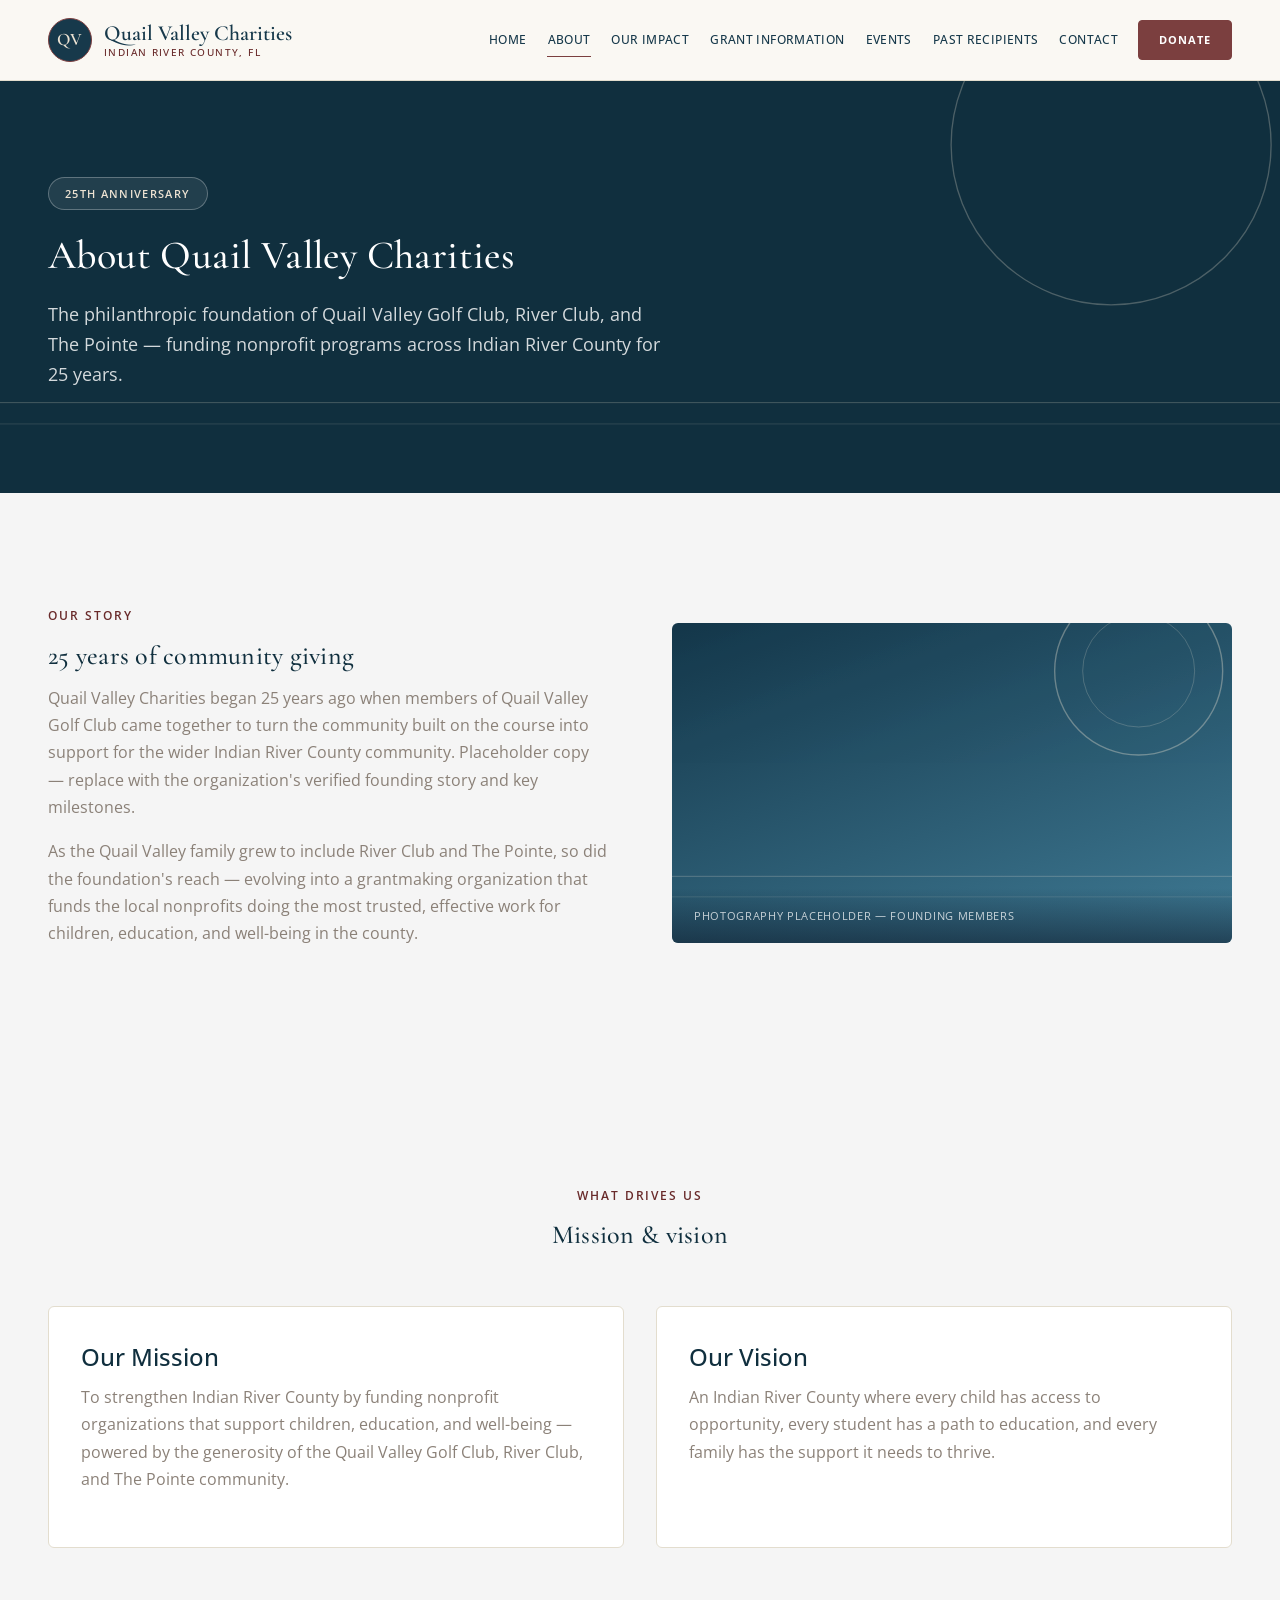
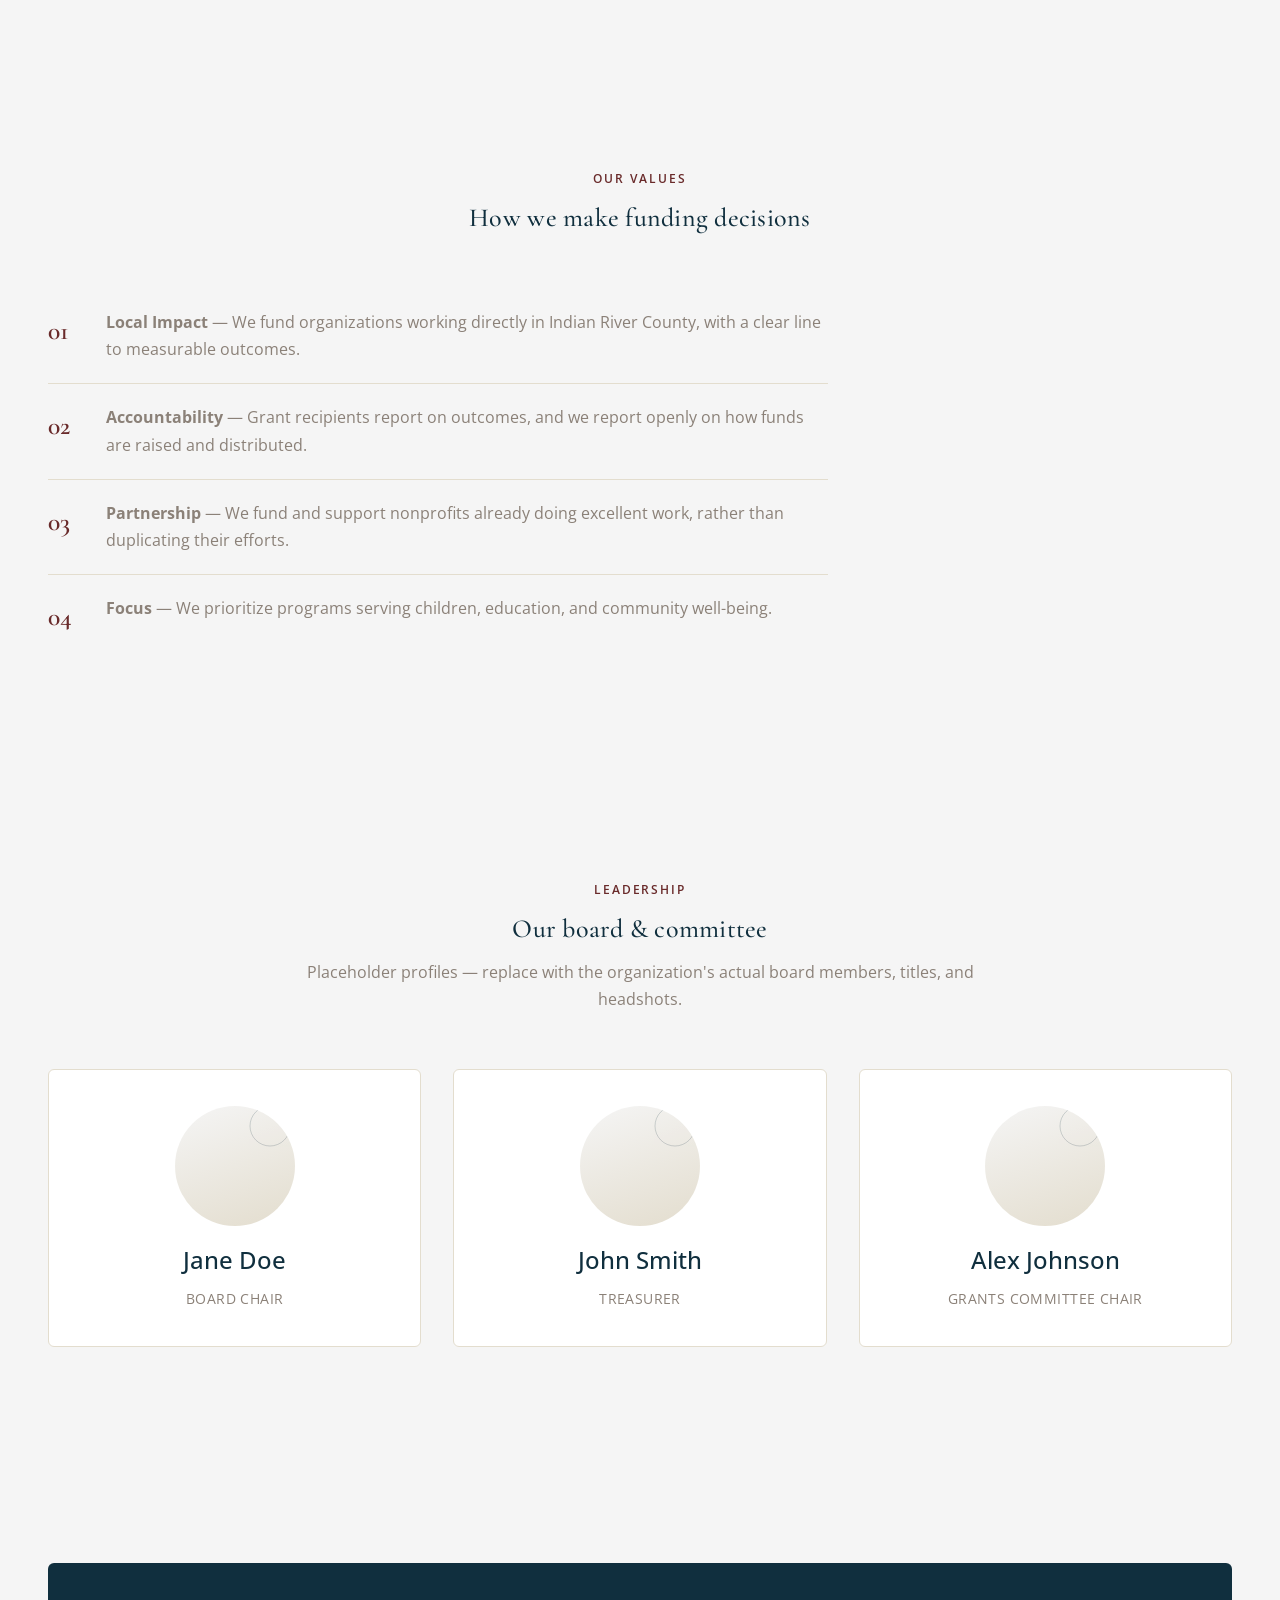
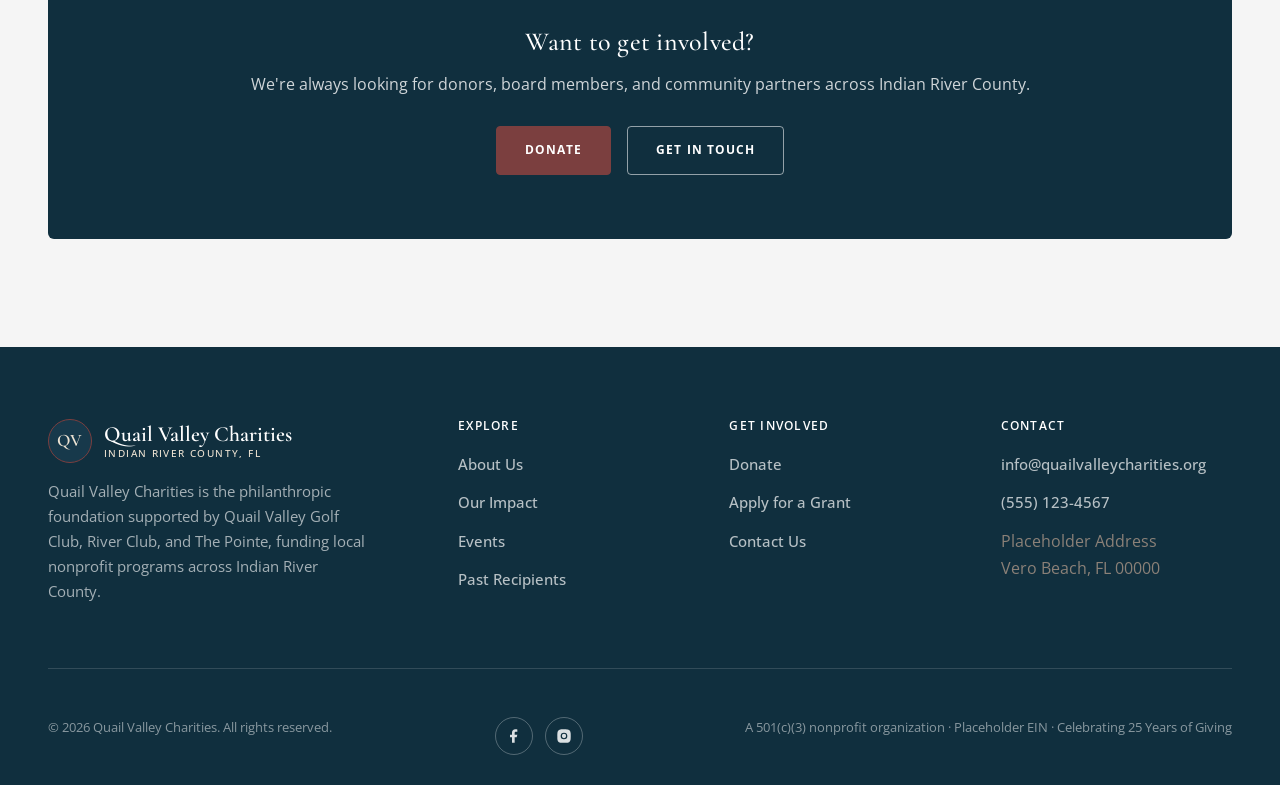
==== commit 00037fc8: "Align site with the organization's sitewide brand style guide Replace the invented navy/gold palette" ====
--- a/about.html
+++ b/about.html
@@ -6,7 +6,7 @@
 <title>About Us | Quail Valley Charities</title>
 <meta name="description" content="Quail Valley Charities has spent 25 years funding nonprofit programs for children, education, and well-being across Indian River County, Florida.">
 <link rel="canonical" href="https://www.quailvalleycharities.org/about.html">
-<meta name="theme-color" content="#0a1626">
+<meta name="theme-color" content="#102f3e">
 <meta property="og:type" content="website">
 <meta property="og:site_name" content="Quail Valley Charities">
 <meta property="og:title" content="About Quail Valley Charities">
@@ -16,7 +16,7 @@
 <link rel="icon" type="image/svg+xml" href="assets/img/favicon.svg">
 <link rel="preconnect" href="https://fonts.googleapis.com">
 <link rel="preconnect" href="https://fonts.gstatic.com" crossorigin>
-<link href="https://fonts.googleapis.com/css2?family=Cormorant+Garamond:wght@500;600;700&family=Jost:wght@300;400;500;600&display=swap" rel="stylesheet">
+<link href="https://fonts.googleapis.com/css2?family=Cormorant+Garamond:wght@500;600;700&family=Open+Sans:wght@400;500;600;700&display=swap" rel="stylesheet">
 <link rel="stylesheet" href="assets/css/style.css">
 </head>
 <body data-page="about">
@@ -29,9 +29,9 @@
   <section class="page-hero">
     <div class="page-hero-scene" aria-hidden="true">
       <svg viewBox="0 0 1440 500" preserveAspectRatio="xMidYMid slice">
-        <circle cx="1250" cy="90" r="180" fill="none" stroke="#b6904f" stroke-opacity="0.3" stroke-width="1.5"/>
-        <line x1="0" y1="380" x2="1440" y2="380" stroke="#b6904f" stroke-opacity="0.3" stroke-width="1"/>
-        <line x1="0" y1="404" x2="1440" y2="404" stroke="#b6904f" stroke-opacity="0.18" stroke-width="1"/>
+        <circle cx="1250" cy="90" r="180" fill="none" stroke="#ede3d3" stroke-opacity="0.3" stroke-width="1.5"/>
+        <line x1="0" y1="380" x2="1440" y2="380" stroke="#ede3d3" stroke-opacity="0.3" stroke-width="1"/>
+        <line x1="0" y1="404" x2="1440" y2="404" stroke="#ede3d3" stroke-opacity="0.18" stroke-width="1"/>
       </svg>
     </div>
     <div class="container">
@@ -52,10 +52,10 @@
         </div>
         <div class="visual-panel reveal reveal-delay-1" aria-hidden="true">
           <svg viewBox="0 0 600 400" preserveAspectRatio="xMidYMid slice">
-            <circle cx="500" cy="80" r="90" fill="none" stroke="#b6904f" stroke-opacity="0.4" stroke-width="1.5"/>
-            <circle cx="500" cy="80" r="60" fill="none" stroke="#b6904f" stroke-opacity="0.25" stroke-width="1"/>
-            <line x1="0" y1="300" x2="600" y2="300" stroke="#b6904f" stroke-opacity="0.3" stroke-width="1"/>
-            <line x1="0" y1="322" x2="600" y2="322" stroke="#b6904f" stroke-opacity="0.18" stroke-width="1"/>
+            <circle cx="500" cy="80" r="90" fill="none" stroke="#ede3d3" stroke-opacity="0.4" stroke-width="1.5"/>
+            <circle cx="500" cy="80" r="60" fill="none" stroke="#ede3d3" stroke-opacity="0.25" stroke-width="1"/>
+            <line x1="0" y1="300" x2="600" y2="300" stroke="#ede3d3" stroke-opacity="0.3" stroke-width="1"/>
+            <line x1="0" y1="322" x2="600" y2="322" stroke="#ede3d3" stroke-opacity="0.18" stroke-width="1"/>
           </svg>
           <span class="visual-caption">Photography placeholder — founding members</span>
         </div>
@@ -107,21 +107,21 @@
       <div class="grid grid-3">
         <div class="card text-center reveal">
           <div class="visual-panel light square" style="width:120px; height:120px; border-radius:50%; margin:0 auto 20px;" aria-hidden="true">
-            <svg viewBox="0 0 120 120" preserveAspectRatio="xMidYMid slice"><circle cx="95" cy="20" r="20" fill="none" stroke="#14294b" stroke-opacity="0.2"/></svg>
+            <svg viewBox="0 0 120 120" preserveAspectRatio="xMidYMid slice"><circle cx="95" cy="20" r="20" fill="none" stroke="#102f3e" stroke-opacity="0.2"/></svg>
           </div>
           <h3>Jane Doe</h3>
           <p class="event-meta mb-0">Board Chair</p>
         </div>
         <div class="card text-center reveal reveal-delay-1">
           <div class="visual-panel light square" style="width:120px; height:120px; border-radius:50%; margin:0 auto 20px;" aria-hidden="true">
-            <svg viewBox="0 0 120 120" preserveAspectRatio="xMidYMid slice"><circle cx="95" cy="20" r="20" fill="none" stroke="#14294b" stroke-opacity="0.2"/></svg>
+            <svg viewBox="0 0 120 120" preserveAspectRatio="xMidYMid slice"><circle cx="95" cy="20" r="20" fill="none" stroke="#102f3e" stroke-opacity="0.2"/></svg>
           </div>
           <h3>John Smith</h3>
           <p class="event-meta mb-0">Treasurer</p>
         </div>
         <div class="card text-center reveal reveal-delay-2">
           <div class="visual-panel light square" style="width:120px; height:120px; border-radius:50%; margin:0 auto 20px;" aria-hidden="true">
-            <svg viewBox="0 0 120 120" preserveAspectRatio="xMidYMid slice"><circle cx="95" cy="20" r="20" fill="none" stroke="#14294b" stroke-opacity="0.2"/></svg>
+            <svg viewBox="0 0 120 120" preserveAspectRatio="xMidYMid slice"><circle cx="95" cy="20" r="20" fill="none" stroke="#102f3e" stroke-opacity="0.2"/></svg>
           </div>
           <h3>Alex Johnson</h3>
           <p class="event-meta mb-0">Grants Committee Chair</p>
--- a/assets/css/style.css
+++ b/assets/css/style.css
@@ -1,28 +1,30 @@
 /* ==========================================================================
    Quail Valley Charities — design system
-   Navy / gold / neutral. Serif display + clean sans body. Editorial, quiet.
+   Brand tokens per sitewide style guide: navy #102F3E / #17394B, maroon
+   #7B3F3F / #692A2A, taupe #8B8178, cream #EDE3D3, off-white #F5F5F5.
+   Cormorant Garamond for H1/H2, Open Sans for everything else.
    ========================================================================== */
 
 :root {
-  /* Color */
-  --navy-950: #0a1626;
-  --navy-900: #0e2038;
-  --navy: #14294b;
-  --navy-700: #1e3c68;
-  --navy-500: #35578a;
-  --gold: #b6904f;
-  --gold-deep: #8f6f38;
-  --gold-pale: #e7dabf;
-  --cream: #faf8f3;
-  --ivory: #f3efe5;
+  /* Color — brand palette (exact hexes from the sitewide style guide) */
+  --navy-950: #102f3e;   /* primary heading/text navy; darkest surface */
+  --navy-900: #14374a;   /* derived step between the two brand navies */
+  --navy: #17394b;       /* secondary brand navy */
+  --navy-700: #2d5972;   /* derived lighter navy, gradients/accents only */
+  --navy-500: #3f7a94;   /* derived lightest navy, gradients/accents only */
+  --maroon: #7b3f3f;
+  --maroon-deep: #692a2a;
+  --taupe: #8b8178;
+  --cream: #ede3d3;
+  --ivory: #f5f5f5;
   --stone: #e3ddce;
   --stone-dark: #cfc7b3;
-  --charcoal: #23241f;
-  --text-muted: #6b6a60;
+  --charcoal: #8b8178;
+  --text-muted: #8b8178;
   --white: #ffffff;
-  --shadow-sm: 0 1px 2px rgba(10, 22, 38, 0.06);
-  --shadow: 0 18px 50px rgba(10, 22, 38, 0.1);
-  --shadow-lg: 0 30px 80px rgba(10, 22, 38, 0.16);
+  --shadow-sm: 0 1px 2px rgba(16, 47, 62, 0.06);
+  --shadow: 0 18px 50px rgba(16, 47, 62, 0.1);
+  --shadow-lg: 0 30px 80px rgba(16, 47, 62, 0.16);
   --radius-sm: 4px;
   --radius: 6px;
   --max-width: 1240px;
@@ -40,38 +42,75 @@
 
 body {
   margin: 0;
-  font-family: "Jost", -apple-system, BlinkMacSystemFont, "Segoe UI", Roboto, sans-serif;
-  color: var(--charcoal);
-  background: var(--cream);
+  font-family: "Open Sans", -apple-system, BlinkMacSystemFont, "Segoe UI", Roboto, sans-serif;
+  color: var(--taupe);
+  background: var(--ivory);
   line-height: 1.7;
   -webkit-font-smoothing: antialiased;
 }
 
-h1, h2, h3, h4 {
+/* Headings — brand spec: H1/H2 serif, H3–H6 Open Sans */
+h1, h2, h3, h4, h5, h6 {
+  line-height: 1.15;
+  margin: 0 0 0.55em;
+}
+h1, h2 {
   font-family: "Cormorant Garamond", Georgia, "Times New Roman", serif;
-  color: var(--navy);
-  line-height: 1.15;
-  font-weight: 600;
-  margin: 0 0 0.55em;
+  color: var(--navy-950);
+  font-weight: 500;
   letter-spacing: 0.01em;
 }
-h1 { font-size: clamp(2.6rem, 5vw, 4.4rem); font-weight: 600; }
-h2 { font-size: clamp(1.9rem, 3.4vw, 2.75rem); }
-h3 { font-size: 1.4rem; }
-h4 { font-size: 1.1rem; text-transform: uppercase; letter-spacing: 0.08em; font-family: "Jost", sans-serif; font-weight: 600; }
-
-p { margin: 0 0 1.1em; }
+h1 { font-size: clamp(2.4rem, 5vw, 40px); }
+h2 { font-size: clamp(1.6rem, 3.4vw, 26px); }
+h3 {
+  font-family: "Open Sans", sans-serif;
+  font-size: 24px;
+  font-weight: 500;
+  color: var(--navy-950);
+}
+h4 {
+  font-family: "Open Sans", sans-serif;
+  font-size: 23px;
+  font-weight: 600;
+  color: var(--cream);
+}
+h5 {
+  font-family: "Open Sans", sans-serif;
+  font-size: 14px;
+  font-weight: 600;
+  color: var(--maroon);
+}
+h6 {
+  font-family: "Open Sans", sans-serif;
+  font-size: 16px;
+  font-weight: 500;
+  color: var(--navy-950);
+}
+
+p, ul, ol {
+  font-family: "Open Sans", sans-serif;
+  font-size: 16px;
+  font-weight: 400;
+  color: var(--taupe);
+  margin: 0 0 1.1em;
+}
 p.lede { font-size: 1.2rem; color: var(--text-muted); }
 
-a { color: var(--navy); text-decoration-color: var(--gold); text-underline-offset: 3px; }
-a:hover { color: var(--gold-deep); }
+a {
+  font-family: "Open Sans", sans-serif;
+  font-size: 16px;
+  font-weight: 500;
+  color: var(--taupe);
+  text-underline-offset: 3px;
+}
+a:hover { color: var(--navy-950); }
 
 img, svg.photo-placeholder { max-width: 100%; display: block; }
 
-::selection { background: var(--gold-pale); color: var(--navy-950); }
+::selection { background: var(--cream); color: var(--navy-950); }
 
 :focus-visible {
-  outline: 2px solid var(--gold-deep);
+  outline: 2px solid var(--maroon-deep);
   outline-offset: 3px;
 }
 
@@ -153,7 +192,7 @@
   height: 44px;
   border-radius: 50%;
   background: var(--navy);
-  border: 1px solid var(--gold);
+  border: 1px solid var(--maroon);
   display: flex;
   align-items: center;
   justify-content: center;
@@ -161,7 +200,7 @@
 }
 .logo-mark span {
   font-family: "Cormorant Garamond", serif;
-  color: var(--gold-pale);
+  color: var(--cream);
   font-size: 1.1rem;
   font-weight: 600;
   letter-spacing: 0.02em;
@@ -175,12 +214,12 @@
 }
 .logo-text .tagline {
   display: block;
-  font-family: "Jost", sans-serif;
+  font-family: "Open Sans", sans-serif;
   font-size: 0.62rem;
   font-weight: 500;
   letter-spacing: 0.14em;
   text-transform: uppercase;
-  color: var(--gold-deep);
+  color: var(--maroon-deep);
   margin-top: 2px;
 }
 
@@ -203,7 +242,7 @@
 .main-nav a:not(.btn):hover,
 .main-nav a[aria-current="page"] {
   color: var(--navy);
-  border-bottom-color: var(--gold);
+  border-bottom-color: var(--maroon);
 }
 
 .nav-toggle {
@@ -229,9 +268,9 @@
   justify-content: center;
   gap: 8px;
   padding: 13px 28px;
-  font-family: "Jost", sans-serif;
-  font-size: 0.82rem;
-  font-weight: 600;
+  font-family: "Open Sans", sans-serif;
+  font-size: 12px;
+  font-weight: 700;
   letter-spacing: 0.09em;
   text-transform: uppercase;
   text-decoration: none;
@@ -242,19 +281,23 @@
 }
 .btn:hover { text-decoration: none; transform: translateY(-1px); }
 
-.btn-gold { background: var(--gold); color: var(--navy-950); border-color: var(--gold); }
-.btn-gold:hover { background: var(--gold-deep); border-color: var(--gold-deep); color: var(--white); box-shadow: var(--shadow); }
-
-.btn-navy { background: var(--navy); color: var(--cream); border-color: var(--navy); }
-.btn-navy:hover { background: var(--navy-700); border-color: var(--navy-700); color: var(--white); }
-
-.btn-outline { background: transparent; border-color: var(--navy); color: var(--navy); }
-.btn-outline:hover { background: var(--navy); color: var(--white); }
+/* Primary Button (.abut in the brand guide) */
+.btn-gold { background: var(--maroon); color: var(--white); border-color: var(--maroon); }
+.btn-gold:hover { background: var(--maroon-deep); border-color: var(--maroon-deep); color: var(--white); box-shadow: var(--shadow); }
+
+/* Secondary Button (.secondary_abut in the brand guide) — same fill as
+   Primary, no hover color shift per spec; the shared .btn:hover lift still
+   gives tactile feedback. */
+.btn-navy { background: var(--maroon); color: var(--white); border-color: var(--maroon); }
+.btn-navy:hover { background: var(--maroon); border-color: var(--maroon); color: var(--white); box-shadow: var(--shadow); }
+
+.btn-outline { background: transparent; border-color: var(--navy-950); color: var(--navy-950); }
+.btn-outline:hover { background: var(--navy-950); color: var(--white); }
 
 .btn-outline-light { background: transparent; border-color: rgba(255,255,255,0.55); color: var(--white); }
-.btn-outline-light:hover { background: var(--white); color: var(--navy); border-color: var(--white); }
-
-.btn-small { padding: 10px 20px; font-size: 0.74rem; }
+.btn-outline-light:hover { background: var(--white); color: var(--navy-950); border-color: var(--white); }
+
+.btn-small { padding: 10px 20px; font-size: 11px; }
 
 /* ==========================================================================
    Hero + page header
@@ -288,16 +331,16 @@
   letter-spacing: 0.22em;
   font-size: 0.76rem;
   font-weight: 500;
-  color: var(--gold-pale);
+  color: var(--cream);
   margin-bottom: 22px;
 }
-.hero-eyebrow::before { content: ""; width: 34px; height: 1px; background: var(--gold); display: inline-block; }
+.hero-eyebrow::before { content: ""; width: 34px; height: 1px; background: var(--cream); display: inline-block; }
 .hero h1 { color: var(--white); margin-bottom: 0.4em; }
 .hero p.lead {
   max-width: 560px;
   font-size: 1.2rem;
   color: rgba(255,255,255,0.85);
-  font-family: "Jost", sans-serif;
+  font-family: "Open Sans", sans-serif;
 }
 .hero-actions { display: flex; gap: 16px; margin-top: 34px; flex-wrap: wrap; }
 .photo-credit-note {
@@ -330,7 +373,7 @@
   gap: 8px;
   background: rgba(255,255,255,0.08);
   border: 1px solid rgba(255,255,255,0.28);
-  color: var(--gold-pale);
+  color: var(--cream);
   font-size: 0.7rem;
   font-weight: 600;
   letter-spacing: 0.12em;
@@ -361,15 +404,15 @@
   letter-spacing: 0.16em;
   font-size: 0.76rem;
   font-weight: 600;
-  color: var(--gold-deep);
+  color: var(--maroon-deep);
   margin-bottom: 14px;
 }
-.section-navy .eyebrow { color: var(--gold-pale); }
+.section-navy .eyebrow { color: var(--cream); }
 
 .rule {
   width: 60px;
   height: 2px;
-  background: var(--gold);
+  background: var(--maroon);
   margin: 20px 0 28px;
   border: none;
 }
@@ -390,7 +433,7 @@
   font-weight: 600;
   line-height: 1;
 }
-.section-navy .stat .num { color: var(--gold-pale); }
+.section-navy .stat .num { color: var(--cream); }
 .stat .label {
   margin-top: 10px;
   font-size: 0.86rem;
@@ -401,18 +444,18 @@
 
 .placeholder-figure {
   display: inline-block;
-  font-family: "Jost", sans-serif;
+  font-family: "Open Sans", sans-serif;
   font-size: 0.62rem;
   font-weight: 600;
   letter-spacing: 0.08em;
   text-transform: uppercase;
-  color: var(--gold-deep);
-  border: 1px dashed var(--gold);
+  color: var(--maroon-deep);
+  border: 1px dashed var(--maroon);
   border-radius: 999px;
   padding: 3px 12px;
   margin-top: 8px;
 }
-.section-navy .placeholder-figure { color: var(--gold-pale); border-color: rgba(231, 218, 191, 0.55); }
+.section-navy .placeholder-figure { color: var(--cream); border-color: rgba(237, 227, 211, 0.55); }
 
 /* Card grid */
 .grid { display: grid; gap: 32px; }
@@ -427,7 +470,7 @@
   padding: 36px 32px;
   transition: box-shadow 0.25s ease, transform 0.25s ease, border-color 0.25s ease;
 }
-.card:hover { box-shadow: var(--shadow); transform: translateY(-3px); border-color: var(--gold-pale); }
+.card:hover { box-shadow: var(--shadow); transform: translateY(-3px); border-color: var(--cream); }
 .card .icon {
   width: 50px; height: 50px;
   border-radius: 50%;
@@ -484,7 +527,7 @@
 .value-list .num-mark {
   font-family: "Cormorant Garamond", serif;
   font-size: 1.6rem;
-  color: var(--gold-deep);
+  color: var(--maroon-deep);
   font-weight: 600;
   flex-shrink: 0;
   width: 40px;
@@ -512,7 +555,7 @@
   font-size: 0.72rem;
   font-weight: 600;
   letter-spacing: 0.08em;
-  color: var(--gold-deep);
+  color: var(--maroon-deep);
 }
 .event-date .day {
   font-family: "Cormorant Garamond", serif;
@@ -551,14 +594,14 @@
 .recipient-card .grant-amount {
   font-family: "Cormorant Garamond", serif;
   font-size: 1.5rem;
-  color: var(--gold-deep);
+  color: var(--maroon-deep);
   font-weight: 600;
 }
 
 .placeholder-banner {
   background: var(--ivory);
   border: 1px solid var(--stone-dark);
-  border-left: 4px solid var(--gold);
+  border-left: 4px solid var(--maroon);
   border-radius: var(--radius-sm);
   padding: 18px 22px;
   font-size: 0.92rem;
@@ -628,7 +671,8 @@
 .cta-split .apply { background: var(--ivory); }
 
 /* Forms */
-form.contact-form {
+form.contact-form,
+form.rsvp-form {
   display: grid;
   gap: 20px;
   max-width: 640px;
@@ -644,9 +688,9 @@
   color: var(--charcoal);
 }
 input:focus, textarea:focus, select:focus {
-  outline: 2px solid var(--gold-deep);
+  outline: 2px solid var(--maroon-deep);
   outline-offset: 1px;
-  border-color: var(--gold-deep);
+  border-color: var(--maroon-deep);
 }
 textarea { resize: vertical; min-height: 140px; }
 .form-note { font-size: 0.84rem; color: var(--text-muted); }
@@ -666,11 +710,11 @@
   border-bottom: 1px solid rgba(255,255,255,0.14);
 }
 .footer-brand .logo-text, .footer-brand .logo-text .tagline { color: var(--white); }
-.footer-brand .logo-text .tagline { color: var(--gold-pale); }
+.footer-brand .logo-text .tagline { color: var(--cream); }
 .footer-brand p { color: rgba(255,255,255,0.62); font-size: 0.92rem; max-width: 320px; margin-top: 16px; }
 .footer-grid h4 {
   color: var(--white);
-  font-family: "Jost", sans-serif;
+  font-family: "Open Sans", sans-serif;
   font-size: 0.78rem;
   text-transform: uppercase;
   letter-spacing: 0.1em;
@@ -680,7 +724,7 @@
 .footer-grid ul { list-style: none; padding: 0; margin: 0; }
 .footer-grid li { margin-bottom: 11px; }
 .footer-grid a { color: rgba(255,255,255,0.7); text-decoration: none; font-size: 0.92rem; }
-.footer-grid a:hover { color: var(--gold-pale); }
+.footer-grid a:hover { color: var(--cream); }
 .footer-bottom {
   display: flex;
   justify-content: space-between;
@@ -697,7 +741,7 @@
   display: flex; align-items: center; justify-content: center;
   transition: border-color 0.2s ease, background 0.2s ease;
 }
-.social-links a:hover { border-color: var(--gold); background: rgba(182,144,79,0.15); }
+.social-links a:hover { border-color: var(--cream); background: rgba(237,227,211,0.15); }
 .social-links svg { width: 16px; height: 16px; fill: rgba(255,255,255,0.85); }
 
 /* Utility */
